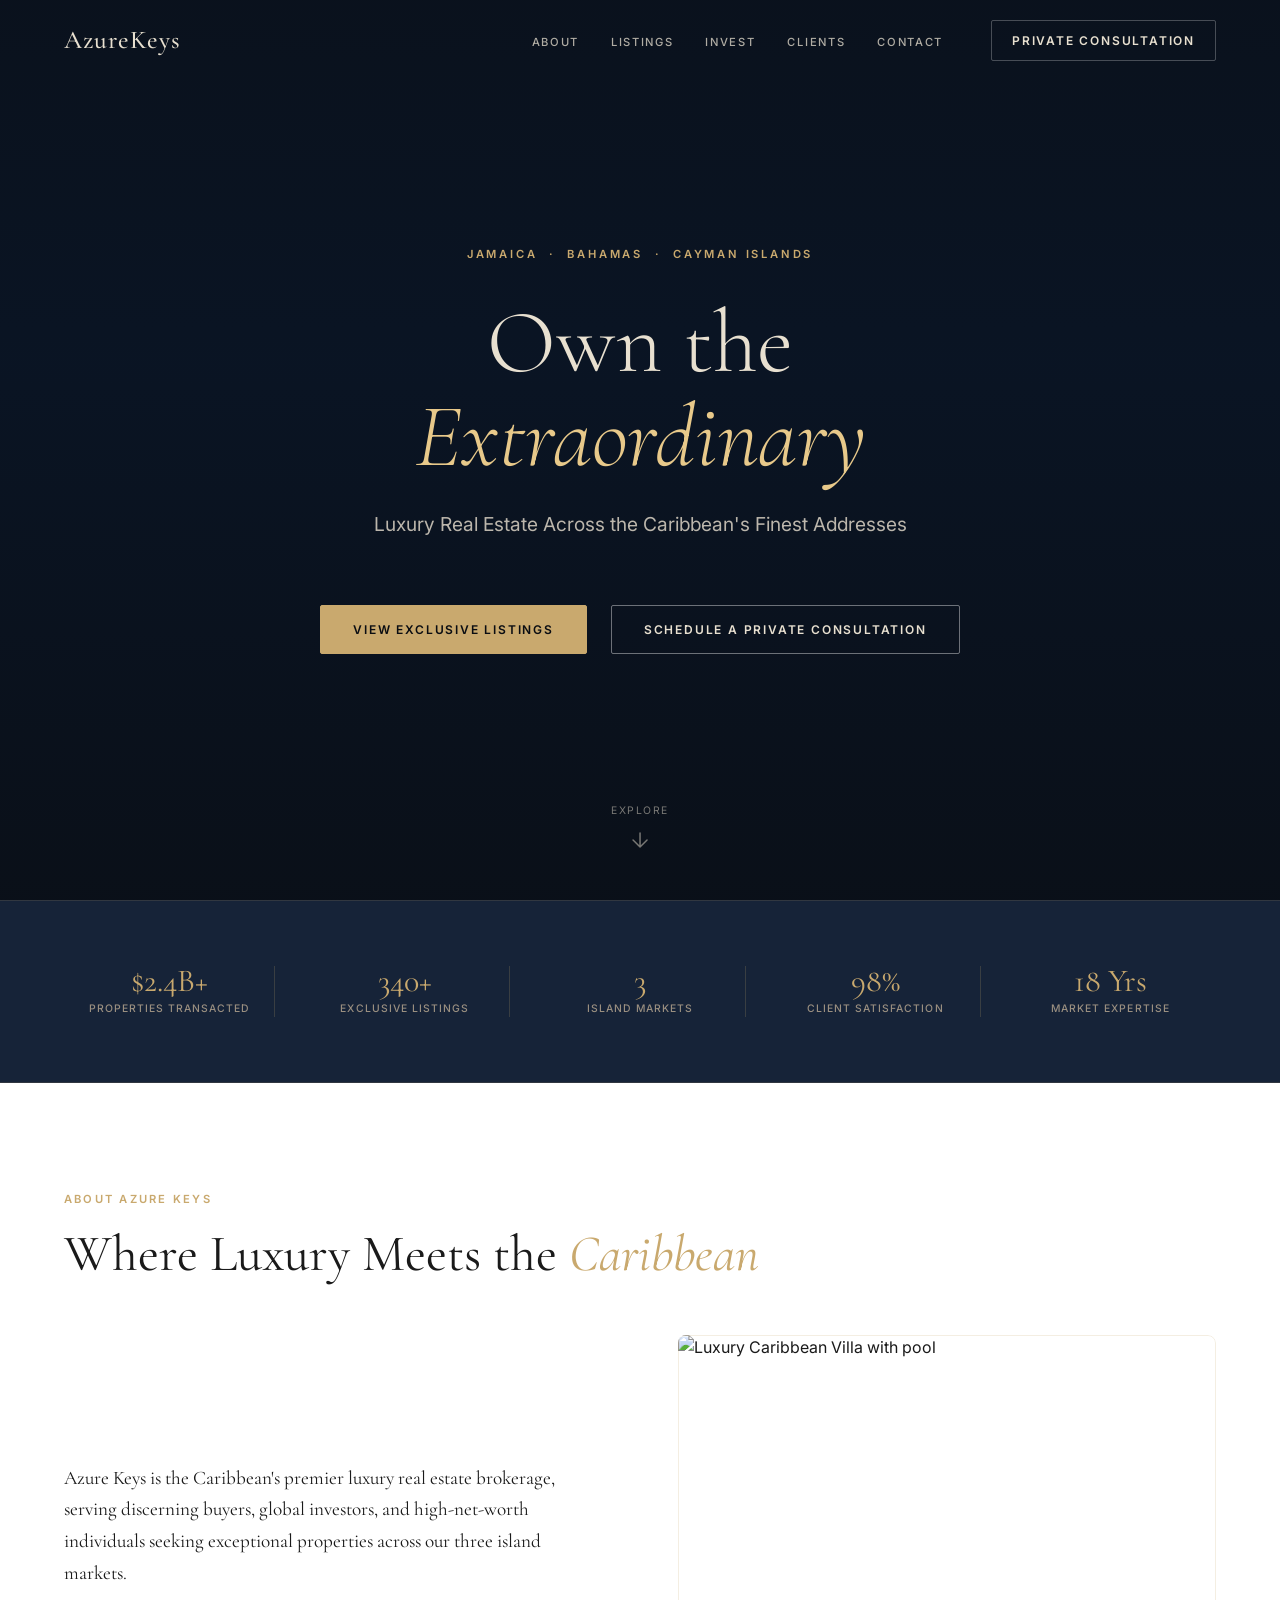
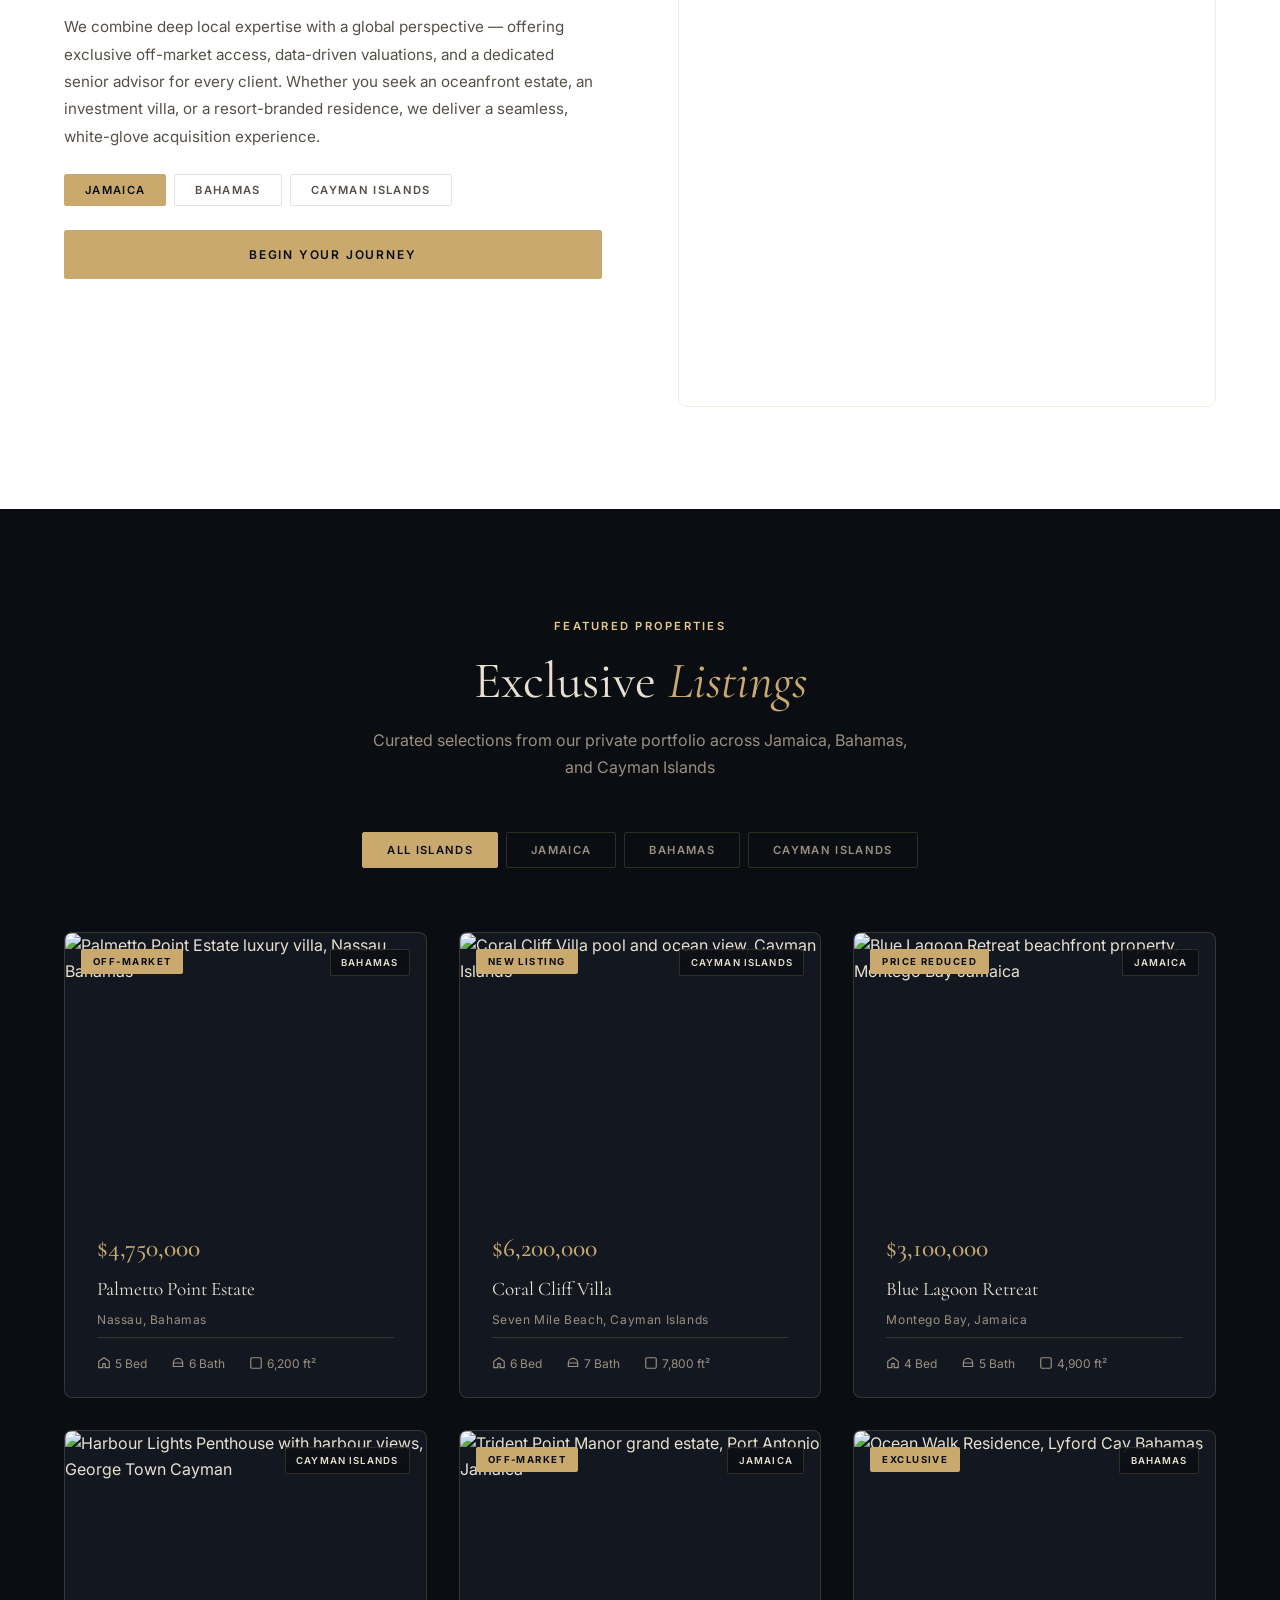
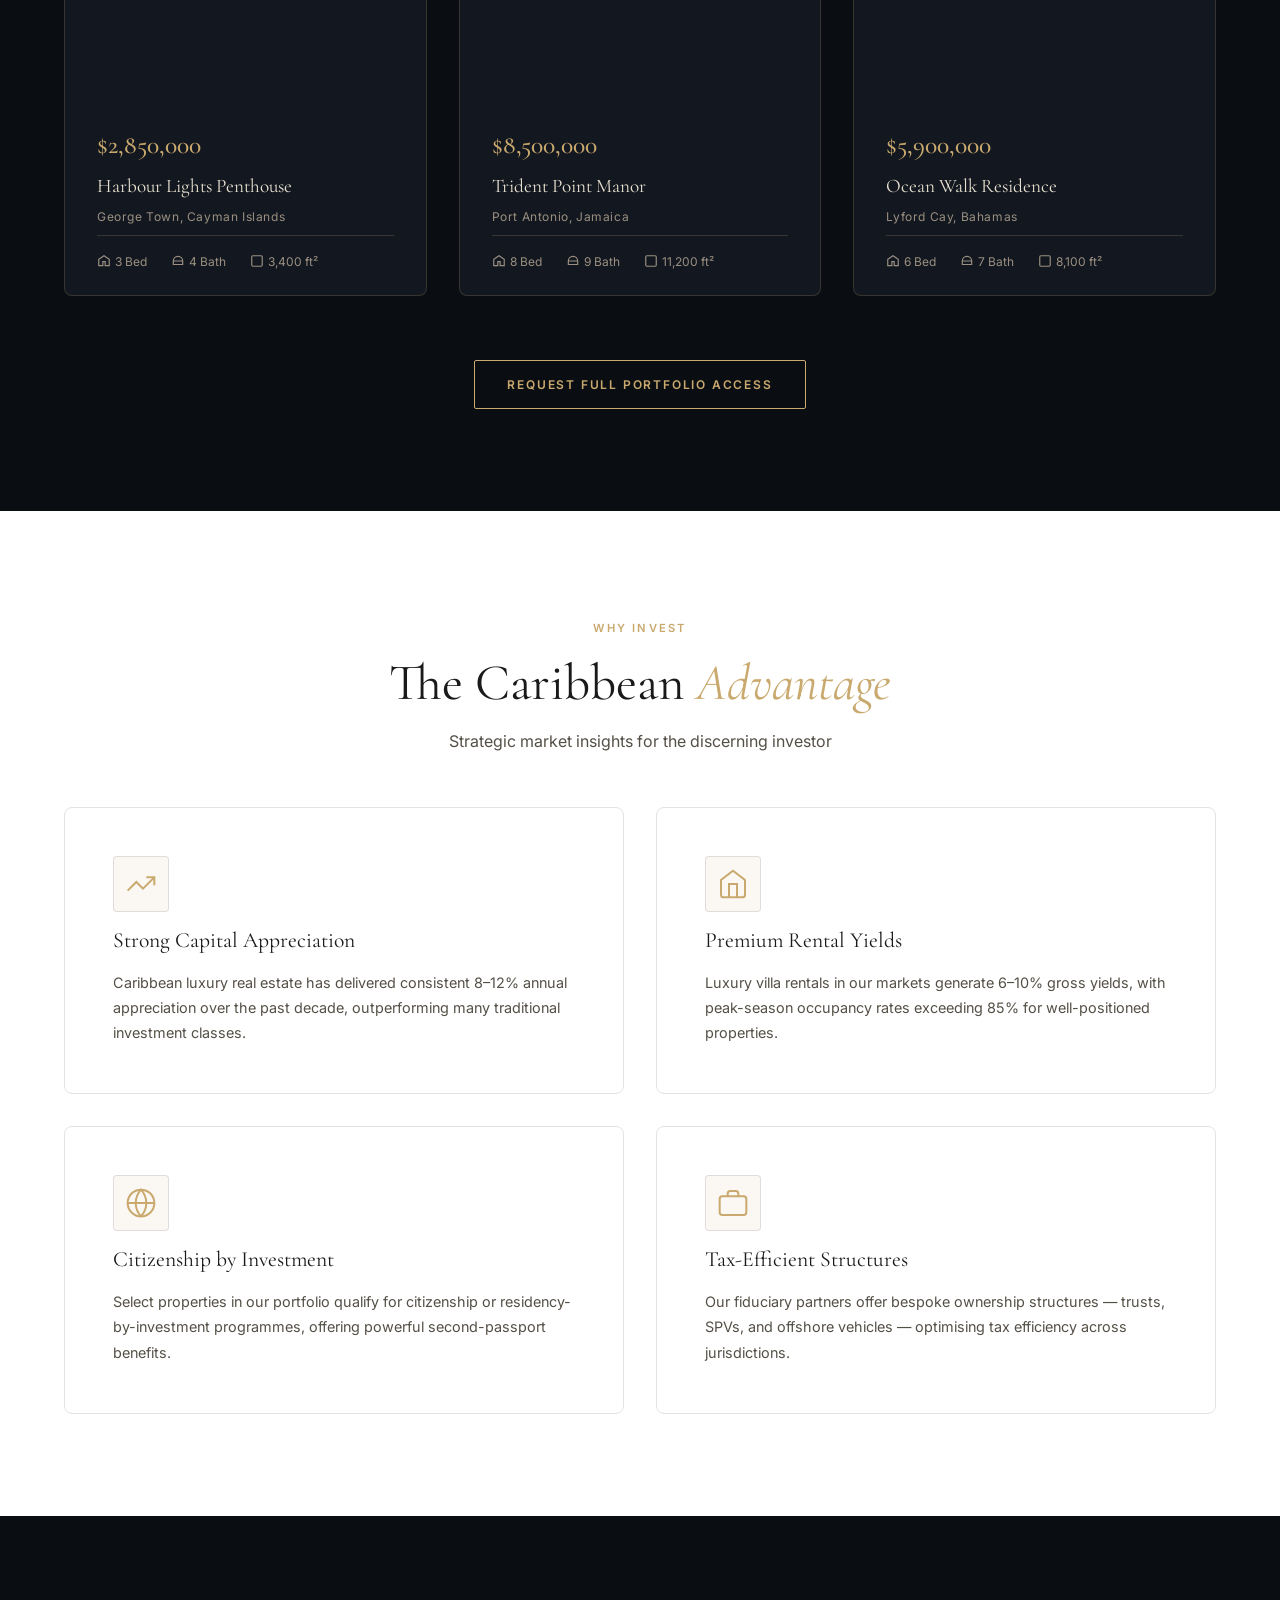
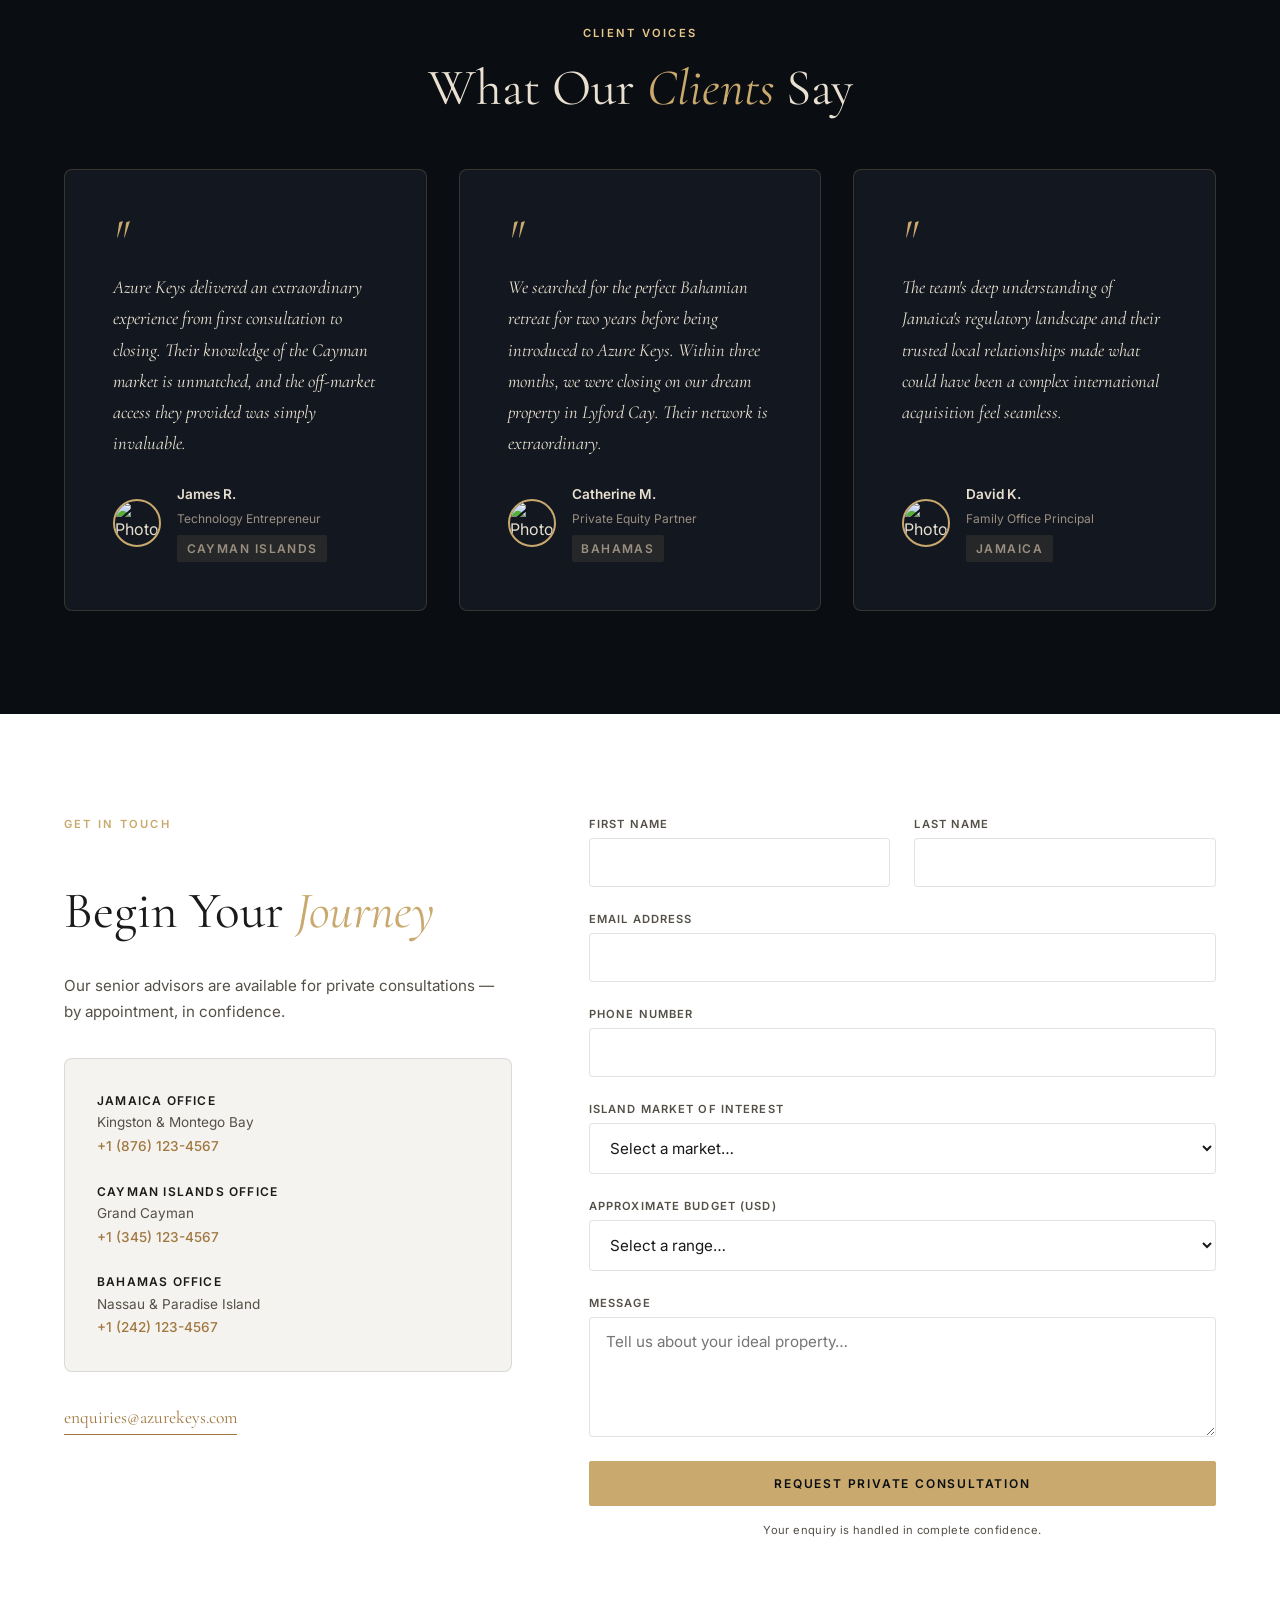
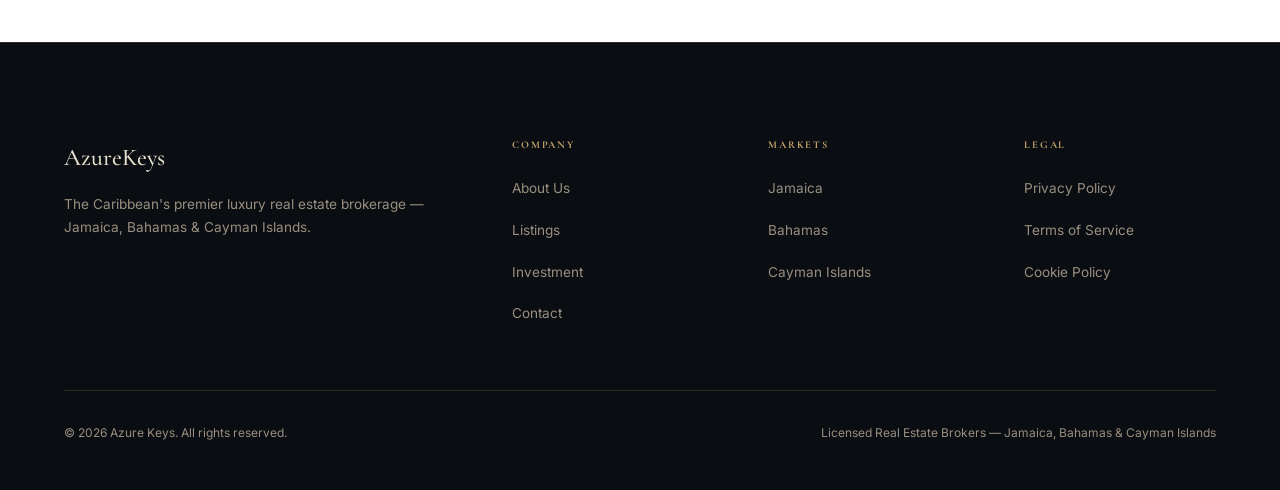
==== index.html @ cf56405b "original files" ====
<!DOCTYPE html>
<html lang="en">
<head>
  <meta charset="UTF-8" />
  <meta name="viewport" content="width=device-width, initial-scale=1.0" />
  <title>Azure Keys — Luxury Caribbean Real Estate</title>
  <meta name="description" content="Azure Keys is the Caribbean's premier luxury real estate brokerage across Jamaica, Bahamas, and Cayman Islands." />

  <!-- Fonts -->
  <link rel="preconnect" href="https://fonts.googleapis.com" />
  <link rel="preconnect" href="https://fonts.gstatic.com" crossorigin />
  <link href="https://fonts.googleapis.com/css2?family=Cormorant+Garamond:ital,wght@0,300;0,400;0,500;0,600;1,300;1,400;1,500&family=Inter:wght@300;400;500;600&display=swap" rel="stylesheet" />

  <!-- Stylesheets -->
  <link rel="stylesheet" href="css/reset.css" />
  <link rel="stylesheet" href="css/variables.css" />
  <link rel="stylesheet" href="css/layout.css" />
  <link rel="stylesheet" href="css/components.css" />
  <link rel="stylesheet" href="css/sections.css" />
  <link rel="stylesheet" href="css/animations.css" />
  <link rel="stylesheet" href="css/responsive.css" />
</head>
<body>

  <!-- ============================================================
       LIGHTBOX OVERLAY
  ============================================================ -->
  <div id="lightbox" class="lightbox" role="dialog" aria-modal="true" aria-label="Image lightbox">
    <button class="lightbox__close" id="lightboxClose" aria-label="Close lightbox">✕</button>
    <button class="lightbox__prev" id="lightboxPrev" aria-label="Previous image">‹</button>
    <button class="lightbox__next" id="lightboxNext" aria-label="Next image">›</button>
    <img src="" alt="" id="lightboxImg" class="lightbox__img" />
  </div>

  <!-- ============================================================
       NAVIGATION
  ============================================================ -->
  <nav class="nav" id="mainNav" role="navigation" aria-label="Main navigation">
    <a href="#home" class="nav__logo">AzureKeys</a>

    <ul class="nav__links" role="list">
      <li><a href="#about" class="nav__link">About</a></li>
      <li><a href="#listings" class="nav__link">Listings</a></li>
      <li><a href="#investment" class="nav__link">Invest</a></li>
      <li><a href="#testimonials" class="nav__link">Clients</a></li>
      <li><a href="#contact" class="nav__link">Contact</a></li>
    </ul>

    <a href="#contact" class="btn btn--ghost nav__cta">Private Consultation</a>

    <!-- Mobile hamburger -->
    <button class="nav__hamburger" id="hamburgerBtn" aria-label="Open menu" aria-expanded="false">
      <span></span><span></span><span></span>
    </button>
  </nav>

  <!-- Mobile Drawer -->
  <div class="nav__drawer" id="mobileDrawer" role="dialog" aria-modal="true" aria-label="Mobile navigation">
    <button class="nav__drawer-close" id="drawerClose" aria-label="Close menu">✕</button>
    <ul class="nav__drawer-links" role="list">
      <li><a href="#home" class="nav__drawer-link">Home</a></li>
      <li><a href="#about" class="nav__drawer-link">About</a></li>
      <li><a href="#listings" class="nav__drawer-link">Listings</a></li>
      <li><a href="#investment" class="nav__drawer-link">Invest</a></li>
      <li><a href="#testimonials" class="nav__drawer-link">Clients</a></li>
      <li><a href="#contact" class="nav__drawer-link">Contact</a></li>
    </ul>
  </div>
  <div class="nav__overlay" id="navOverlay"></div>

  <!-- ============================================================
       HERO
  ============================================================ -->
  <section id="home" class="hero">
    <div class="hero__bg"></div>
    <div class="hero__content">
      <p class="hero__eyebrow">Jamaica &nbsp;·&nbsp; Bahamas &nbsp;·&nbsp; Cayman Islands</p>
      <h1 class="hero__title">Own the <em>Extraordinary</em></h1>
      <p class="hero__subtitle">Luxury Real Estate Across the Caribbean's Finest Addresses</p>
      <div class="hero__actions">
        <a href="#listings" class="btn btn--primary">View Exclusive Listings</a>
        <a href="#contact" class="btn btn--outline">Schedule a Private Consultation</a>
      </div>
    </div>
    <a href="#about" class="hero__scroll" aria-label="Scroll down">
      <span>Explore</span>
      <svg width="24" height="24" viewBox="0 0 24 24" fill="none" xmlns="http://www.w3.org/2000/svg" aria-hidden="true">
        <path d="M12 5v14M5 12l7 7 7-7" stroke="currentColor" stroke-width="1.5" stroke-linecap="round" stroke-linejoin="round"/>
      </svg>
    </a>
  </section>

  <!-- ============================================================
       STATS BAR
  ============================================================ -->
  <section class="stats" aria-label="Key statistics">
    <div class="stats__grid">
      <div class="stats__item">
        <span class="stats__number">$2.4B+</span>
        <span class="stats__label">Properties Transacted</span>
      </div>
      <div class="stats__item">
        <span class="stats__number">340+</span>
        <span class="stats__label">Exclusive Listings</span>
      </div>
      <div class="stats__item">
        <span class="stats__number">3</span>
        <span class="stats__label">Island Markets</span>
      </div>
      <div class="stats__item">
        <span class="stats__number">98%</span>
        <span class="stats__label">Client Satisfaction</span>
      </div>
      <div class="stats__item">
        <span class="stats__number">18 Yrs</span>
        <span class="stats__label">Market Expertise</span>
      </div>
    </div>
  </section>

  <!-- ============================================================
       ABOUT
  ============================================================ -->
  <section id="about" class="about section">
    <div class="container">
      <div class="section__header">
        <span class="section__eyebrow">About Azure Keys</span>
        <h2 class="section__title">Where Luxury Meets the <em>Caribbean</em></h2>
      </div>

      <div class="about__grid">
        <div class="about__text">
          <p class="about__lead">Azure Keys is the Caribbean's premier luxury real estate brokerage, serving discerning buyers, global investors, and high-net-worth individuals seeking exceptional properties across our three island markets.</p>
          <p>We combine deep local expertise with a global perspective — offering exclusive off-market access, data-driven valuations, and a dedicated senior advisor for every client. Whether you seek an oceanfront estate, an investment villa, or a resort-branded residence, we deliver a seamless, white-glove acquisition experience.</p>

          <div class="about__markets">
            <button class="about__market-tab active" data-market="jamaica">Jamaica</button>
            <button class="about__market-tab" data-market="bahamas">Bahamas</button>
            <button class="about__market-tab" data-market="cayman">Cayman Islands</button>
          </div>

          <a href="#contact" class="btn btn--primary">Begin Your Journey</a>
        </div>

        <div class="about__image">
          <img
            src="https://images.unsplash.com/photo-1580587771525-78b9dba3b914?w=800&q=80"
            alt="Luxury Caribbean Villa with pool"
            loading="lazy"
          />
        </div>
      </div>
    </div>
  </section>

  <!-- ============================================================
       LISTINGS
  ============================================================ -->
  <section id="listings" class="listings section section--dark">
    <div class="container">
      <div class="section__header section__header--centered">
        <span class="section__eyebrow">Featured Properties</span>
        <h2 class="section__title">Exclusive <em>Listings</em></h2>
        <p class="section__subtitle">Curated selections from our private portfolio across Jamaica, Bahamas, and Cayman Islands</p>
      </div>

      <!-- Filter Tabs -->
      <div class="listings__filters" role="tablist" aria-label="Filter listings by island">
        <button class="listings__filter active" data-filter="all" role="tab" aria-selected="true">All Islands</button>
        <button class="listings__filter" data-filter="jamaica" role="tab" aria-selected="false">Jamaica</button>
        <button class="listings__filter" data-filter="bahamas" role="tab" aria-selected="false">Bahamas</button>
        <button class="listings__filter" data-filter="cayman" role="tab" aria-selected="false">Cayman Islands</button>
      </div>

      <!-- Listings Grid -->
      <div class="listings__grid" id="listingsGrid">
        <!-- Cards injected by listings.js -->
      </div>

      <div class="listings__cta">
        <a href="#contact" class="btn btn--outline-light">Request Full Portfolio Access</a>
      </div>
    </div>
  </section>

  <!-- ============================================================
       INVESTMENT
  ============================================================ -->
  <section id="investment" class="investment section">
    <div class="container">
      <div class="section__header section__header--centered">
        <span class="section__eyebrow">Why Invest</span>
        <h2 class="section__title">The Caribbean <em>Advantage</em></h2>
        <p class="section__subtitle">Strategic market insights for the discerning investor</p>
      </div>

      <div class="investment__grid">
        <div class="investment__card">
          <div class="investment__icon">
            <svg width="32" height="32" viewBox="0 0 24 24" fill="none" stroke="currentColor" stroke-width="1.5" aria-hidden="true">
              <polyline points="22 7 13.5 15.5 8.5 10.5 2 17"/><polyline points="16 7 22 7 22 13"/>
            </svg>
          </div>
          <h3>Strong Capital Appreciation</h3>
          <p>Caribbean luxury real estate has delivered consistent 8–12% annual appreciation over the past decade, outperforming many traditional investment classes.</p>
        </div>
        <div class="investment__card">
          <div class="investment__icon">
            <svg width="32" height="32" viewBox="0 0 24 24" fill="none" stroke="currentColor" stroke-width="1.5" aria-hidden="true">
              <path d="M3 9l9-7 9 7v11a2 2 0 0 1-2 2H5a2 2 0 0 1-2-2z"/><polyline points="9 22 9 12 15 12 15 22"/>
            </svg>
          </div>
          <h3>Premium Rental Yields</h3>
          <p>Luxury villa rentals in our markets generate 6–10% gross yields, with peak-season occupancy rates exceeding 85% for well-positioned properties.</p>
        </div>
        <div class="investment__card">
          <div class="investment__icon">
            <svg width="32" height="32" viewBox="0 0 24 24" fill="none" stroke="currentColor" stroke-width="1.5" aria-hidden="true">
              <circle cx="12" cy="12" r="10"/><line x1="2" y1="12" x2="22" y2="12"/>
              <path d="M12 2a15.3 15.3 0 0 1 4 10 15.3 15.3 0 0 1-4 10 15.3 15.3 0 0 1-4-10 15.3 15.3 0 0 1 4-10z"/>
            </svg>
          </div>
          <h3>Citizenship by Investment</h3>
          <p>Select properties in our portfolio qualify for citizenship or residency-by-investment programmes, offering powerful second-passport benefits.</p>
        </div>
        <div class="investment__card">
          <div class="investment__icon">
            <svg width="32" height="32" viewBox="0 0 24 24" fill="none" stroke="currentColor" stroke-width="1.5" aria-hidden="true">
              <rect x="2" y="7" width="20" height="14" rx="2" ry="2"/><path d="M16 7V5a2 2 0 0 0-2-2h-4a2 2 0 0 0-2 2v2"/>
            </svg>
          </div>
          <h3>Tax-Efficient Structures</h3>
          <p>Our fiduciary partners offer bespoke ownership structures — trusts, SPVs, and offshore vehicles — optimising tax efficiency across jurisdictions.</p>
        </div>
      </div>
    </div>
  </section>

  <!-- ============================================================
       TESTIMONIALS
  ============================================================ -->
  <section id="testimonials" class="testimonials section section--dark">
    <div class="container">
      <div class="section__header section__header--centered">
        <span class="section__eyebrow">Client Voices</span>
        <h2 class="section__title">What Our <em>Clients</em> Say</h2>
      </div>

      <div class="testimonials__grid" id="testimonialsGrid">
        <!-- Injected by testimonials.js -->
      </div>
    </div>
  </section>

  <!-- ============================================================
       CONTACT
  ============================================================ -->
  <section id="contact" class="contact section">
    <div class="container">
      <div class="contact__grid">
        <div class="contact__info">
          <span class="section__eyebrow">Get In Touch</span>
          <h2 class="section__title">Begin Your <em>Journey</em></h2>
          <p>Our senior advisors are available for private consultations — by appointment, in confidence.</p>

          <div class="contact__details">
            <div class="contact__detail">
              <strong>Jamaica Office</strong>
              <span>Kingston &amp; Montego Bay</span>
              <a href="tel:+18761234567">+1 (876) 123-4567</a>
            </div>
            <div class="contact__detail">
              <strong>Cayman Islands Office</strong>
              <span>Grand Cayman</span>
              <a href="tel:+13451234567">+1 (345) 123-4567</a>
            </div>
            <div class="contact__detail">
              <strong>Bahamas Office</strong>
              <span>Nassau &amp; Paradise Island</span>
              <a href="tel:+12421234567">+1 (242) 123-4567</a>
            </div>
          </div>

          <a href="mailto:enquiries@azurekeys.com" class="contact__email">enquiries@azurekeys.com</a>
        </div>

        <form class="contact__form" id="contactForm" novalidate>
          <div class="form__row">
            <div class="form__group">
              <label for="firstName">First Name</label>
              <input type="text" id="firstName" name="firstName" required autocomplete="given-name" />
            </div>
            <div class="form__group">
              <label for="lastName">Last Name</label>
              <input type="text" id="lastName" name="lastName" required autocomplete="family-name" />
            </div>
          </div>
          <div class="form__group">
            <label for="email">Email Address</label>
            <input type="email" id="email" name="email" required autocomplete="email" />
          </div>
          <div class="form__group">
            <label for="phone">Phone Number</label>
            <input type="tel" id="phone" name="phone" autocomplete="tel" />
          </div>
          <div class="form__group">
            <label for="market">Island Market of Interest</label>
            <select id="market" name="market">
              <option value="">Select a market…</option>
              <option value="jamaica">Jamaica</option>
              <option value="bahamas">Bahamas</option>
              <option value="cayman">Cayman Islands</option>
              <option value="multiple">Multiple Markets</option>
            </select>
          </div>
          <div class="form__group">
            <label for="budget">Approximate Budget (USD)</label>
            <select id="budget" name="budget">
              <option value="">Select a range…</option>
              <option value="1m-3m">$1M – $3M</option>
              <option value="3m-5m">$3M – $5M</option>
              <option value="5m-10m">$5M – $10M</option>
              <option value="10m+">$10M+</option>
            </select>
          </div>
          <div class="form__group">
            <label for="message">Message</label>
            <textarea id="message" name="message" rows="4" placeholder="Tell us about your ideal property…"></textarea>
          </div>
          <button type="submit" class="btn btn--primary btn--full">Request Private Consultation</button>
          <p class="form__privacy">Your enquiry is handled in complete confidence.</p>
        </form>
      </div>
    </div>
  </section>

  <!-- ============================================================
       FOOTER
  ============================================================ -->
  <footer class="footer">
    <div class="container">
      <div class="footer__grid">
        <div class="footer__brand">
          <a href="#home" class="footer__logo">AzureKeys</a>
          <p>The Caribbean's premier luxury real estate brokerage — Jamaica, Bahamas &amp; Cayman Islands.</p>
        </div>
        <div class="footer__col">
          <h4>Company</h4>
          <ul>
            <li><a href="#about">About Us</a></li>
            <li><a href="#listings">Listings</a></li>
            <li><a href="#investment">Investment</a></li>
            <li><a href="#contact">Contact</a></li>
          </ul>
        </div>
        <div class="footer__col">
          <h4>Markets</h4>
          <ul>
            <li><a href="#listings">Jamaica</a></li>
            <li><a href="#listings">Bahamas</a></li>
            <li><a href="#listings">Cayman Islands</a></li>
          </ul>
        </div>
        <div class="footer__col">
          <h4>Legal</h4>
          <ul>
            <li><a href="#">Privacy Policy</a></li>
            <li><a href="#">Terms of Service</a></li>
            <li><a href="#">Cookie Policy</a></li>
          </ul>
        </div>
      </div>
      <div class="footer__bottom">
        <p>&copy; <span id="currentYear"></span> Azure Keys. All rights reserved.</p>
        <p>Licensed Real Estate Brokers — Jamaica, Bahamas &amp; Cayman Islands</p>
      </div>
    </div>
  </footer>

  <!-- ============================================================
       SCRIPTS
  ============================================================ -->
  <script src="js/data/listings.data.js"></script>
  <script src="js/data/testimonials.data.js"></script>
  <script src="js/components/lightbox.js"></script>
  <script src="js/components/nav.js"></script>
  <script src="js/components/listings.js"></script>
  <script src="js/components/testimonials.js"></script>
  <script src="js/components/contact.js"></script>
  <script src="js/main.js"></script>

</body>
</html>
---- css/variables.css ----
/* ============================================================
   DESIGN TOKENS — CSS CUSTOM PROPERTIES
============================================================ */
:root {
  /* --- Typography --- */
  --font-display: 'Cormorant Garamond', Georgia, serif;
  --font-body: 'Inter', system-ui, -apple-system, sans-serif;

  /* --- Colour Palette --- */
  --color-bg:            #0a0d12;        /* Near-black navy */
  --color-bg-alt:        #0f1318;        /* Slightly lighter section bg */
  --color-bg-card:       #131820;        /* Card background */
  --color-bg-light:      #ffffff;        /* Light section bg */
  --color-bg-light-alt:  #f5f3ef;        /* Off-white alt */

  --color-text:          #1a1a1a;        /* Dark text on light bg */
  --color-text-light:    #e8e0d0;        /* Light text on dark bg */
  --color-text-muted:    #9a8f80;        /* Muted / secondary text */
  --color-text-muted-dark: #555047;      /* Muted on light bg */

  --color-gold:          #c9a96e;        /* Primary accent — warm gold */
  --color-gold-light:    #e8c98a;        /* Lighter gold */
  --color-gold-dark:     #a07840;        /* Deeper gold */

  --color-navy:          #0a1628;        /* Deep navy for dark elements */
  --color-navy-mid:      #162338;        /* Mid navy */

  --color-border:        rgba(201,169,110,0.2);   /* Gold-tinted border */
  --color-border-light:  rgba(26,26,26,0.12);      /* Light-bg border */

  /* --- Spacing Scale --- */
  --space-xs:    0.25rem;   /*  4px */
  --space-sm:    0.5rem;    /*  8px */
  --space-md:    1rem;      /* 16px */
  --space-lg:    1.5rem;    /* 24px */
  --space-xl:    2rem;      /* 32px */
  --space-2xl:   3rem;      /* 48px */
  --space-3xl:   4rem;      /* 64px */
  --space-4xl:   6rem;      /* 96px */
  --space-5xl:   8rem;      /* 128px */

  /* --- Section padding --- */
  --section-pad: clamp(4rem, 8vw, 8rem);

  /* --- Container --- */
  --container-max: 1280px;
  --container-pad: clamp(1.25rem, 5vw, 4rem);

  /* --- Border radius --- */
  --radius-sm:  4px;
  --radius-md:  8px;
  --radius-lg:  16px;

  /* --- Shadows --- */
  --shadow-sm:  0 2px 8px rgba(0,0,0,0.08);
  --shadow-md:  0 8px 32px rgba(0,0,0,0.12);
  --shadow-lg:  0 24px 64px rgba(0,0,0,0.2);
  --shadow-xl:  0 40px 80px rgba(0,0,0,0.3);

  /* --- Transitions --- */
  --transition-fast:    150ms ease;
  --transition-base:    250ms ease;
  --transition-slow:    400ms ease;
  --transition-smooth:  600ms cubic-bezier(0.23, 1, 0.32, 1);

  /* --- Z-indices --- */
  --z-base:       1;
  --z-dropdown:   100;
  --z-sticky:     200;
  --z-overlay:    300;
  --z-modal:      400;
  --z-toast:      500;
}
---- css/layout.css ----
/* ============================================================
   LAYOUT
============================================================ */

/* Container */
.container {
  width: 100%;
  max-width: var(--container-max);
  margin-inline: auto;
  padding-inline: var(--container-pad);
}

/* Sections */
.section {
  padding-block: var(--section-pad);
  background-color: var(--color-bg-light);
  color: var(--color-text);
}

.section--dark {
  background-color: var(--color-bg);
  color: var(--color-text-light);
}

.section--alt {
  background-color: var(--color-bg-light-alt);
}

/* Section Header */
.section__header {
  margin-bottom: clamp(2rem, 4vw, 3.5rem);
}

.section__header--centered {
  text-align: center;
  max-width: 700px;
  margin-inline: auto;
  margin-bottom: clamp(2rem, 4vw, 3.5rem);
}

.section__eyebrow {
  display: inline-block;
  font-family: var(--font-body);
  font-size: 0.7rem;
  font-weight: 600;
  letter-spacing: 0.2em;
  text-transform: uppercase;
  color: var(--color-gold);
  margin-bottom: var(--space-md);
}

.section__title {
  font-family: var(--font-display);
  font-size: clamp(2rem, 4vw, 3.25rem);
  font-weight: 400;
  line-height: 1.15;
  color: inherit;
}

.section__title em {
  color: var(--color-gold);
  font-style: italic;
}

.section--dark .section__eyebrow {
  color: var(--color-gold-light);
}

.section__subtitle {
  margin-top: var(--space-md);
  font-size: 1rem;
  color: var(--color-text-muted-dark);
  max-width: 560px;
  margin-inline: auto;
  line-height: 1.7;
}

.section--dark .section__subtitle {
  color: var(--color-text-muted);
}
---- css/components.css ----
/* ============================================================
   COMPONENTS
============================================================ */

/* ---- Buttons ---- */
.btn {
  display: inline-flex;
  align-items: center;
  justify-content: center;
  gap: var(--space-sm);
  padding: 0.875rem 2rem;
  font-family: var(--font-body);
  font-size: 0.75rem;
  font-weight: 600;
  letter-spacing: 0.15em;
  text-transform: uppercase;
  border: 1.5px solid transparent;
  border-radius: 2px;
  transition: all var(--transition-base);
  white-space: nowrap;
  cursor: pointer;
}

.btn--primary {
  background-color: var(--color-gold);
  color: var(--color-bg);
  border-color: var(--color-gold);
}
.btn--primary:hover {
  background-color: var(--color-gold-light);
  border-color: var(--color-gold-light);
  transform: translateY(-1px);
  box-shadow: 0 8px 24px rgba(201,169,110,0.3);
}

.btn--outline {
  background: transparent;
  color: var(--color-text-light);
  border-color: rgba(255,255,255,0.4);
}
.btn--outline:hover {
  border-color: var(--color-gold);
  color: var(--color-gold);
  transform: translateY(-1px);
}

.btn--outline-light {
  background: transparent;
  color: var(--color-gold);
  border-color: var(--color-gold);
}
.btn--outline-light:hover {
  background-color: var(--color-gold);
  color: var(--color-bg);
  transform: translateY(-1px);
}

.btn--ghost {
  background: transparent;
  color: var(--color-text-light);
  border-color: rgba(255,255,255,0.25);
  padding: 0.625rem 1.25rem;
}
.btn--ghost:hover {
  border-color: var(--color-gold);
  color: var(--color-gold);
}

.btn--full {
  width: 100%;
}

/* ---- Navigation ---- */
.nav {
  position: fixed;
  top: 0;
  left: 0;
  right: 0;
  z-index: var(--z-sticky);
  display: flex;
  align-items: center;
  gap: var(--space-xl);
  padding: 1.25rem var(--container-pad);
  background: transparent;
  transition: background var(--transition-slow), padding var(--transition-base), box-shadow var(--transition-base);
}

.nav.scrolled {
  background: rgba(10, 13, 18, 0.96);
  backdrop-filter: blur(12px);
  -webkit-backdrop-filter: blur(12px);
  padding-block: 0.875rem;
  box-shadow: 0 4px 24px rgba(0,0,0,0.4);
}

.nav__logo {
  font-family: var(--font-display);
  font-size: 1.6rem;
  font-weight: 500;
  letter-spacing: 0.04em;
  color: var(--color-text-light);
  flex-shrink: 0;
}

.nav__links {
  display: flex;
  align-items: center;
  gap: var(--space-xl);
  margin-left: auto;
}

.nav__link {
  font-size: 0.7rem;
  font-weight: 500;
  letter-spacing: 0.15em;
  text-transform: uppercase;
  color: rgba(232,224,208,0.75);
  transition: color var(--transition-fast);
  position: relative;
  padding-bottom: 2px;
}

.nav__link::after {
  content: '';
  position: absolute;
  bottom: 0;
  left: 0;
  width: 0;
  height: 1px;
  background: var(--color-gold);
  transition: width var(--transition-base);
}

.nav__link:hover,
.nav__link.active {
  color: var(--color-gold);
}

.nav__link:hover::after,
.nav__link.active::after {
  width: 100%;
}

.nav__cta {
  margin-left: var(--space-md);
  flex-shrink: 0;
}

/* Hamburger */
.nav__hamburger {
  display: none;
  flex-direction: column;
  gap: 5px;
  padding: var(--space-sm);
  margin-left: auto;
}
.nav__hamburger span {
  display: block;
  width: 22px;
  height: 1.5px;
  background: var(--color-text-light);
  transition: all var(--transition-base);
}
.nav__hamburger.open span:nth-child(1) {
  transform: rotate(45deg) translate(4.5px, 4.5px);
}
.nav__hamburger.open span:nth-child(2) {
  opacity: 0;
}
.nav__hamburger.open span:nth-child(3) {
  transform: rotate(-45deg) translate(4.5px, -4.5px);
}

/* Mobile Drawer */
.nav__drawer {
  position: fixed;
  top: 0;
  right: 0;
  width: min(320px, 90vw);
  height: 100%;
  background: var(--color-bg-card);
  z-index: var(--z-modal);
  padding: 4rem var(--space-2xl);
  transform: translateX(100%);
  transition: transform var(--transition-smooth);
  display: flex;
  flex-direction: column;
  gap: var(--space-xl);
}
.nav__drawer.open {
  transform: translateX(0);
}
.nav__drawer-close {
  position: absolute;
  top: 1.25rem;
  right: 1.25rem;
  font-size: 1.25rem;
  color: var(--color-text-muted);
  padding: var(--space-sm);
}
.nav__drawer-links {
  display: flex;
  flex-direction: column;
  gap: var(--space-xl);
}
.nav__drawer-link {
  font-family: var(--font-display);
  font-size: 1.75rem;
  color: var(--color-text-light);
  transition: color var(--transition-fast);
}
.nav__drawer-link:hover { color: var(--color-gold); }

.nav__overlay {
  position: fixed;
  inset: 0;
  background: rgba(0,0,0,0.6);
  z-index: var(--z-overlay);
  opacity: 0;
  pointer-events: none;
  transition: opacity var(--transition-base);
}
.nav__overlay.visible {
  opacity: 1;
  pointer-events: all;
}

/* ---- Lightbox ---- */
.lightbox {
  position: fixed;
  inset: 0;
  background: rgba(0,0,0,0.95);
  z-index: var(--z-modal);
  display: flex;
  align-items: center;
  justify-content: center;
  opacity: 0;
  pointer-events: none;
  transition: opacity var(--transition-base);
}
.lightbox.open {
  opacity: 1;
  pointer-events: all;
}
.lightbox__img {
  max-width: 90vw;
  max-height: 85vh;
  object-fit: contain;
  border-radius: var(--radius-sm);
}
.lightbox__close,
.lightbox__prev,
.lightbox__next {
  position: absolute;
  color: var(--color-text-light);
  font-size: 1.5rem;
  padding: var(--space-md);
  opacity: 0.7;
  transition: opacity var(--transition-fast);
}
.lightbox__close:hover,
.lightbox__prev:hover,
.lightbox__next:hover { opacity: 1; }
.lightbox__close { top: 1rem; right: 1rem; }
.lightbox__prev { left: 1rem; top: 50%; transform: translateY(-50%); font-size: 2.5rem; }
.lightbox__next { right: 1rem; top: 50%; transform: translateY(-50%); font-size: 2.5rem; }

/* ---- Property Card ---- */
.property-card {
  background: var(--color-bg-card);
  border: 1px solid var(--color-border);
  border-radius: var(--radius-md);
  overflow: hidden;
  transition: transform var(--transition-base), box-shadow var(--transition-base), border-color var(--transition-base);
  display: flex;
  flex-direction: column;
}
.property-card:hover {
  transform: translateY(-4px);
  box-shadow: var(--shadow-xl);
  border-color: var(--color-gold);
}

.property-card__image-wrap {
  position: relative;
  aspect-ratio: 4/3;
  overflow: hidden;
  cursor: pointer;
}
.property-card__image-wrap img {
  width: 100%;
  height: 100%;
  object-fit: cover;
  transition: transform var(--transition-slow);
}
.property-card:hover .property-card__image-wrap img {
  transform: scale(1.04);
}

.property-card__badge {
  position: absolute;
  top: var(--space-md);
  left: var(--space-md);
  background: var(--color-gold);
  color: var(--color-bg);
  font-size: 0.6rem;
  font-weight: 700;
  letter-spacing: 0.15em;
  text-transform: uppercase;
  padding: 0.3rem 0.75rem;
  border-radius: 2px;
}

.property-card__market {
  position: absolute;
  top: var(--space-md);
  right: var(--space-md);
  background: rgba(10,13,18,0.8);
  backdrop-filter: blur(8px);
  color: var(--color-text-light);
  font-size: 0.6rem;
  font-weight: 600;
  letter-spacing: 0.12em;
  text-transform: uppercase;
  padding: 0.3rem 0.65rem;
  border-radius: 2px;
  border: 1px solid var(--color-border);
}

.property-card__body {
  padding: var(--space-lg) var(--space-xl);
  flex: 1;
  display: flex;
  flex-direction: column;
  gap: var(--space-sm);
}

.property-card__price {
  font-family: var(--font-display);
  font-size: 1.6rem;
  font-weight: 500;
  color: var(--color-gold);
}

.property-card__name {
  font-family: var(--font-display);
  font-size: 1.2rem;
  font-weight: 400;
  color: var(--color-text-light);
  line-height: 1.3;
}

.property-card__location {
  font-size: 0.75rem;
  color: var(--color-text-muted);
  letter-spacing: 0.05em;
}

.property-card__features {
  display: flex;
  gap: var(--space-lg);
  padding-top: var(--space-md);
  border-top: 1px solid var(--color-border);
  margin-top: auto;
}

.property-card__feature {
  font-size: 0.75rem;
  color: var(--color-text-muted);
  display: flex;
  align-items: center;
  gap: var(--space-xs);
}

/* ---- Testimonial Card ---- */
.testimonial-card {
  background: var(--color-bg-card);
  border: 1px solid var(--color-border);
  border-radius: var(--radius-md);
  padding: var(--space-2xl);
  display: flex;
  flex-direction: column;
  gap: var(--space-lg);
}

.testimonial-card__quote {
  font-family: var(--font-display);
  font-size: 1.15rem;
  font-style: italic;
  line-height: 1.7;
  color: var(--color-text-light);
}

.testimonial-card__quote::before {
  content: '"';
  display: block;
  font-size: 3rem;
  color: var(--color-gold);
  line-height: 0.8;
  margin-bottom: var(--space-md);
}

.testimonial-card__author {
  display: flex;
  align-items: center;
  gap: var(--space-md);
  margin-top: auto;
}

.testimonial-card__avatar {
  width: 48px;
  height: 48px;
  border-radius: 50%;
  object-fit: cover;
  border: 2px solid var(--color-gold);
  flex-shrink: 0;
}

.testimonial-card__info strong {
  display: block;
  font-size: 0.85rem;
  font-weight: 600;
  color: var(--color-text-light);
}

.testimonial-card__info span {
  font-size: 0.75rem;
  color: var(--color-text-muted);
}

.testimonial-card__market {
  display: inline-block;
  margin-top: var(--space-xs);
  font-size: 0.6rem;
  font-weight: 600;
  letter-spacing: 0.12em;
  text-transform: uppercase;
  color: var(--color-gold);
  background: rgba(201,169,110,0.1);
  padding: 0.25rem 0.6rem;
  border-radius: 2px;
}

/* ---- Contact Form ---- */
.form__row {
  display: grid;
  grid-template-columns: 1fr 1fr;
  gap: var(--space-lg);
}

.form__group {
  display: flex;
  flex-direction: column;
  gap: var(--space-xs);
  margin-bottom: var(--space-lg);
}

.form__group label {
  font-size: 0.7rem;
  font-weight: 600;
  letter-spacing: 0.1em;
  text-transform: uppercase;
  color: var(--color-text-muted-dark);
}

.form__group input,
.form__group select,
.form__group textarea {
  padding: 0.875rem var(--space-md);
  border: 1.5px solid var(--color-border-light);
  border-radius: var(--radius-sm);
  background: var(--color-bg-light);
  color: var(--color-text);
  font-size: 0.95rem;
  transition: border-color var(--transition-fast), box-shadow var(--transition-fast);
  outline: none;
}

.form__group input:focus,
.form__group select:focus,
.form__group textarea:focus {
  border-color: var(--color-gold);
  box-shadow: 0 0 0 3px rgba(201,169,110,0.12);
}

.form__group input.error,
.form__group select.error,
.form__group textarea.error {
  border-color: #d9534f;
}

.form__group textarea {
  resize: vertical;
  min-height: 120px;
}

.form__privacy {
  font-size: 0.7rem;
  color: var(--color-text-muted-dark);
  text-align: center;
  margin-top: var(--space-md);
  letter-spacing: 0.03em;
}

.form__success {
  display: none;
  text-align: center;
  padding: var(--space-2xl);
  background: rgba(201,169,110,0.08);
  border: 1px solid var(--color-gold);
  border-radius: var(--radius-md);
}

.form__success h3 {
  font-family: var(--font-display);
  font-size: 1.5rem;
  color: var(--color-gold);
  margin-bottom: var(--space-md);
}
---- css/sections.css ----
/* ============================================================
   SECTIONS
============================================================ */

/* ---- Hero ---- */
.hero {
  position: relative;
  min-height: 100svh;
  display: flex;
  align-items: center;
  justify-content: center;
  overflow: hidden;
  background-color: var(--color-navy);
  color: var(--color-text-light);
}

.hero__bg {
  position: absolute;
  inset: 0;
  background:
    linear-gradient(to bottom, rgba(10,13,18,0.5) 0%, rgba(10,13,18,0.2) 40%, rgba(10,13,18,0.7) 100%),
    url('https://images.unsplash.com/photo-1507525428034-b723cf961d3e?w=1800&q=75') center/cover no-repeat;
  z-index: 0;
}

.hero__content {
  position: relative;
  z-index: 1;
  text-align: center;
  padding: 2rem var(--container-pad);
  max-width: 900px;
}

.hero__eyebrow {
  font-size: 0.7rem;
  font-weight: 600;
  letter-spacing: 0.25em;
  text-transform: uppercase;
  color: var(--color-gold);
  margin-bottom: var(--space-xl);
  display: block;
}

.hero__title {
  font-family: var(--font-display);
  font-size: clamp(3rem, 7vw, 6.5rem);
  font-weight: 300;
  line-height: 1.05;
  color: var(--color-text-light);
  margin-bottom: var(--space-lg);
}

.hero__title em {
  color: var(--color-gold-light);
  font-style: italic;
}

.hero__subtitle {
  font-size: clamp(1rem, 1.8vw, 1.2rem);
  color: rgba(232,224,208,0.8);
  margin-bottom: var(--space-3xl);
  line-height: 1.7;
  max-width: 560px;
  margin-inline: auto;
}

.hero__actions {
  display: flex;
  gap: var(--space-lg);
  flex-wrap: wrap;
  justify-content: center;
  margin-bottom: 0;
}

.hero__scroll {
  position: absolute;
  bottom: var(--space-2xl);
  left: 50%;
  transform: translateX(-50%);
  display: flex;
  flex-direction: column;
  align-items: center;
  gap: var(--space-sm);
  color: rgba(232,224,208,0.5);
  font-size: 0.65rem;
  letter-spacing: 0.15em;
  text-transform: uppercase;
  transition: color var(--transition-fast);
  z-index: 1;
  animation: heroBob 2.5s ease-in-out infinite;
}

.hero__scroll:hover { color: var(--color-gold); }

@keyframes heroBob {
  0%, 100% { transform: translateX(-50%) translateY(0); }
  50%       { transform: translateX(-50%) translateY(6px); }
}

/* ---- Stats ---- */
.stats {
  background: var(--color-navy-mid);
  border-top: 1px solid rgba(201,169,110,0.15);
  border-bottom: 1px solid rgba(201,169,110,0.15);
  padding-block: var(--space-2xl);
}

.stats__grid {
  display: grid;
  grid-template-columns: repeat(5, 1fr);
  gap: var(--space-lg);
  max-width: var(--container-max);
  margin-inline: auto;
  padding-inline: var(--container-pad);
}

.stats__item {
  display: flex;
  flex-direction: column;
  align-items: center;
  text-align: center;
  gap: var(--space-xs);
  padding: var(--space-md);
  position: relative;
}

.stats__item:not(:last-child)::after {
  content: '';
  position: absolute;
  right: 0;
  top: 20%;
  height: 60%;
  width: 1px;
  background: var(--color-border);
}

.stats__number {
  font-family: var(--font-display);
  font-size: clamp(1.5rem, 2.5vw, 2.25rem);
  font-weight: 400;
  color: var(--color-gold);
  line-height: 1;
}

.stats__label {
  font-size: 0.65rem;
  font-weight: 500;
  letter-spacing: 0.1em;
  text-transform: uppercase;
  color: var(--color-text-muted);
}

/* ---- About ---- */
.about__grid {
  display: grid;
  grid-template-columns: 1fr 1fr;
  gap: clamp(2rem, 6vw, 5rem);
  align-items: center;
}

.about__text {
  display: flex;
  flex-direction: column;
  gap: var(--space-lg);
}

.about__lead {
  font-family: var(--font-display);
  font-size: clamp(1.1rem, 1.5vw, 1.35rem);
  line-height: 1.65;
  color: var(--color-text);
  font-weight: 400;
}

.about__text p:not(.about__lead) {
  font-size: 0.95rem;
  line-height: 1.8;
  color: var(--color-text-muted-dark);
}

.about__markets {
  display: flex;
  flex-wrap: wrap;
  gap: var(--space-sm);
}

.about__market-tab {
  padding: 0.5rem 1.25rem;
  border: 1.5px solid var(--color-border-light);
  border-radius: 2px;
  font-size: 0.7rem;
  font-weight: 600;
  letter-spacing: 0.12em;
  text-transform: uppercase;
  color: var(--color-text-muted-dark);
  transition: all var(--transition-fast);
}

.about__market-tab:hover,
.about__market-tab.active {
  background: var(--color-gold);
  border-color: var(--color-gold);
  color: var(--color-bg);
}

.about__image {
  border-radius: var(--radius-md);
  overflow: hidden;
  aspect-ratio: 4/5;
  position: relative;
}

.about__image::after {
  content: '';
  position: absolute;
  inset: 0;
  border: 1px solid rgba(201,169,110,0.2);
  border-radius: var(--radius-md);
  pointer-events: none;
}

.about__image img {
  width: 100%;
  height: 100%;
  object-fit: cover;
}

/* ---- Listings ---- */
.listings__filters {
  display: flex;
  flex-wrap: wrap;
  gap: var(--space-sm);
  justify-content: center;
  margin-bottom: var(--space-3xl);
}

.listings__filter {
  padding: 0.625rem 1.5rem;
  border: 1.5px solid var(--color-border);
  border-radius: 2px;
  font-size: 0.7rem;
  font-weight: 600;
  letter-spacing: 0.12em;
  text-transform: uppercase;
  color: var(--color-text-muted);
  transition: all var(--transition-base);
}

.listings__filter:hover {
  border-color: var(--color-gold);
  color: var(--color-gold);
}

.listings__filter.active {
  background: var(--color-gold);
  border-color: var(--color-gold);
  color: var(--color-bg);
}

.listings__grid {
  display: grid;
  grid-template-columns: repeat(3, 1fr);
  gap: var(--space-xl);
  margin-bottom: var(--space-3xl);
}

.listings__cta {
  text-align: center;
}

/* ---- Investment ---- */
.investment__grid {
  display: grid;
  grid-template-columns: repeat(2, 1fr);
  gap: var(--space-xl);
}

.investment__card {
  padding: var(--space-2xl);
  border: 1px solid var(--color-border-light);
  border-radius: var(--radius-md);
  display: flex;
  flex-direction: column;
  gap: var(--space-md);
  transition: border-color var(--transition-base), box-shadow var(--transition-base);
}

.investment__card:hover {
  border-color: var(--color-gold);
  box-shadow: var(--shadow-md);
}

.investment__icon {
  width: 56px;
  height: 56px;
  display: flex;
  align-items: center;
  justify-content: center;
  background: rgba(201,169,110,0.08);
  border: 1px solid var(--color-border-light);
  border-radius: var(--radius-sm);
  color: var(--color-gold);
}

.investment__card h3 {
  font-family: var(--font-display);
  font-size: 1.35rem;
  font-weight: 400;
  color: var(--color-text);
}

.investment__card p {
  font-size: 0.9rem;
  line-height: 1.75;
  color: var(--color-text-muted-dark);
}

/* ---- Testimonials ---- */
.testimonials__grid {
  display: grid;
  grid-template-columns: repeat(3, 1fr);
  gap: var(--space-xl);
}

/* ---- Contact ---- */
.contact__grid {
  display: grid;
  grid-template-columns: 1fr 1.4fr;
  gap: clamp(2rem, 6vw, 6rem);
  align-items: start;
}

.contact__info {
  display: flex;
  flex-direction: column;
  gap: var(--space-xl);
}

.contact__info p {
  font-size: 0.95rem;
  line-height: 1.75;
  color: var(--color-text-muted-dark);
}

.contact__details {
  display: flex;
  flex-direction: column;
  gap: var(--space-lg);
  padding: var(--space-xl);
  background: var(--color-bg-light-alt);
  border-radius: var(--radius-md);
  border: 1px solid var(--color-border-light);
}

.contact__detail {
  display: flex;
  flex-direction: column;
  gap: 2px;
}

.contact__detail strong {
  font-size: 0.75rem;
  font-weight: 600;
  letter-spacing: 0.1em;
  text-transform: uppercase;
  color: var(--color-text);
}

.contact__detail span {
  font-size: 0.85rem;
  color: var(--color-text-muted-dark);
}

.contact__detail a {
  font-size: 0.85rem;
  color: var(--color-gold-dark);
  font-weight: 500;
  transition: color var(--transition-fast);
}
.contact__detail a:hover { color: var(--color-gold); }

.contact__email {
  font-family: var(--font-display);
  font-size: 1.1rem;
  color: var(--color-gold-dark);
  border-bottom: 1px solid var(--color-gold-dark);
  padding-bottom: 2px;
  transition: color var(--transition-fast);
  align-self: flex-start;
}
.contact__email:hover { color: var(--color-gold); border-color: var(--color-gold); }

/* ---- Footer ---- */
.footer {
  background: var(--color-bg);
  border-top: 1px solid var(--color-border);
  padding-block: var(--space-4xl) var(--space-2xl);
  color: var(--color-text-light);
}

.footer__grid {
  display: grid;
  grid-template-columns: 2fr 1fr 1fr 1fr;
  gap: var(--space-3xl);
  margin-bottom: var(--space-3xl);
}

.footer__logo {
  font-family: var(--font-display);
  font-size: 1.5rem;
  font-weight: 500;
  color: var(--color-text-light);
  display: inline-block;
  margin-bottom: var(--space-md);
}

.footer__brand p {
  font-size: 0.85rem;
  line-height: 1.7;
  color: var(--color-text-muted);
}

.footer__col h4 {
  font-size: 0.65rem;
  font-weight: 700;
  letter-spacing: 0.18em;
  text-transform: uppercase;
  color: var(--color-gold);
  margin-bottom: var(--space-lg);
}

.footer__col ul {
  display: flex;
  flex-direction: column;
  gap: var(--space-md);
}

.footer__col a {
  font-size: 0.85rem;
  color: var(--color-text-muted);
  transition: color var(--transition-fast);
}
.footer__col a:hover { color: var(--color-text-light); }

.footer__bottom {
  padding-top: var(--space-xl);
  border-top: 1px solid var(--color-border);
  display: flex;
  justify-content: space-between;
  align-items: center;
  flex-wrap: wrap;
  gap: var(--space-md);
}

.footer__bottom p {
  font-size: 0.75rem;
  color: var(--color-text-muted);
}
---- css/animations.css ----
/* ============================================================
   ANIMATIONS & SCROLL EFFECTS
============================================================ */

/* Fade-in-up on scroll */
.reveal {
  opacity: 0;
  transform: translateY(28px);
  transition: opacity 0.7s ease, transform 0.7s cubic-bezier(0.23, 1, 0.32, 1);
}

.reveal.visible {
  opacity: 1;
  transform: translateY(0);
}

.reveal--delay-1 { transition-delay: 0.1s; }
.reveal--delay-2 { transition-delay: 0.2s; }
.reveal--delay-3 { transition-delay: 0.3s; }
.reveal--delay-4 { transition-delay: 0.4s; }
.reveal--delay-5 { transition-delay: 0.5s; }

/* Card filter transition */
.property-card {
  transition: transform var(--transition-base), box-shadow var(--transition-base),
              border-color var(--transition-base), opacity 0.3s ease;
}

.property-card.hidden {
  display: none;
}

/* Stagger animation for grid children */
.listings__grid .property-card:nth-child(1) { animation-delay: 0s; }
.listings__grid .property-card:nth-child(2) { animation-delay: 0.07s; }
.listings__grid .property-card:nth-child(3) { animation-delay: 0.14s; }
.listings__grid .property-card:nth-child(4) { animation-delay: 0.21s; }
.listings__grid .property-card:nth-child(5) { animation-delay: 0.28s; }
.listings__grid .property-card:nth-child(6) { animation-delay: 0.35s; }

/* Shimmer loading skeleton */
@keyframes shimmer {
  0%   { background-position: -400px 0; }
  100% { background-position: 400px 0; }
}

.skeleton {
  background: linear-gradient(90deg,
    var(--color-bg-card) 25%,
    rgba(255,255,255,0.04) 50%,
    var(--color-bg-card) 75%);
  background-size: 800px 100%;
  animation: shimmer 1.5s infinite;
  border-radius: var(--radius-sm);
}

/* Gold shimmer on hover for special elements */
@keyframes goldShimmer {
  0%   { background-position: 0% 50%; }
  100% { background-position: 200% 50%; }
}

/* Page-load fade */
@keyframes pageFadeIn {
  from { opacity: 0; }
  to   { opacity: 1; }
}

body {
  animation: pageFadeIn 0.4s ease forwards;
}
---- css/responsive.css ----
/* ============================================================
   RESPONSIVE STYLES
============================================================ */

/* ---- Tablet: ≤1024px ---- */
@media (max-width: 1024px) {
  .listings__grid {
    grid-template-columns: repeat(2, 1fr);
  }

  .testimonials__grid {
    grid-template-columns: repeat(2, 1fr);
  }

  .footer__grid {
    grid-template-columns: 1fr 1fr;
    gap: var(--space-2xl);
  }

  .stats__grid {
    grid-template-columns: repeat(3, 1fr);
  }

  .stats__item:nth-child(3)::after {
    display: none;
  }
}

/* ---- Mobile: ≤768px ---- */
@media (max-width: 768px) {
  /* Nav */
  .nav__links,
  .nav__cta {
    display: none;
  }

  .nav__hamburger {
    display: flex;
  }

  /* Hero */
  .hero__actions {
    flex-direction: column;
    align-items: center;
  }

  .hero__actions .btn {
    width: min(320px, 100%);
    justify-content: center;
  }

  /* Stats */
  .stats__grid {
    grid-template-columns: repeat(2, 1fr);
  }

  .stats__item:nth-child(2)::after,
  .stats__item:nth-child(4)::after {
    display: none;
  }

  /* About */
  .about__grid {
    grid-template-columns: 1fr;
  }

  .about__image {
    order: -1;
    aspect-ratio: 16/9;
  }

  /* Listings */
  .listings__grid {
    grid-template-columns: 1fr;
  }

  /* Investment */
  .investment__grid {
    grid-template-columns: 1fr;
  }

  /* Testimonials */
  .testimonials__grid {
    grid-template-columns: 1fr;
  }

  /* Contact */
  .contact__grid {
    grid-template-columns: 1fr;
  }

  /* Footer */
  .footer__grid {
    grid-template-columns: 1fr;
    gap: var(--space-2xl);
  }

  .footer__bottom {
    flex-direction: column;
    text-align: center;
  }

  /* Forms */
  .form__row {
    grid-template-columns: 1fr;
  }
}

/* ---- Small Mobile: ≤480px ---- */
@media (max-width: 480px) {
  .stats__grid {
    grid-template-columns: 1fr 1fr;
  }

  .stats__item:nth-child(5) {
    grid-column: span 2;
  }

  .stats__item::after {
    display: none;
  }

  .listings__filters {
    gap: var(--space-xs);
  }

  .listings__filter {
    padding: 0.5rem 1rem;
    font-size: 0.65rem;
  }
}

/* ---- Accessibility: reduce motion ---- */
@media (prefers-reduced-motion: reduce) {
  *,
  *::before,
  *::after {
    animation-duration: 0.01ms !important;
    animation-iteration-count: 1 !important;
    transition-duration: 0.01ms !important;
    scroll-behavior: auto !important;
  }

  .reveal {
    opacity: 1;
    transform: none;
  }
}
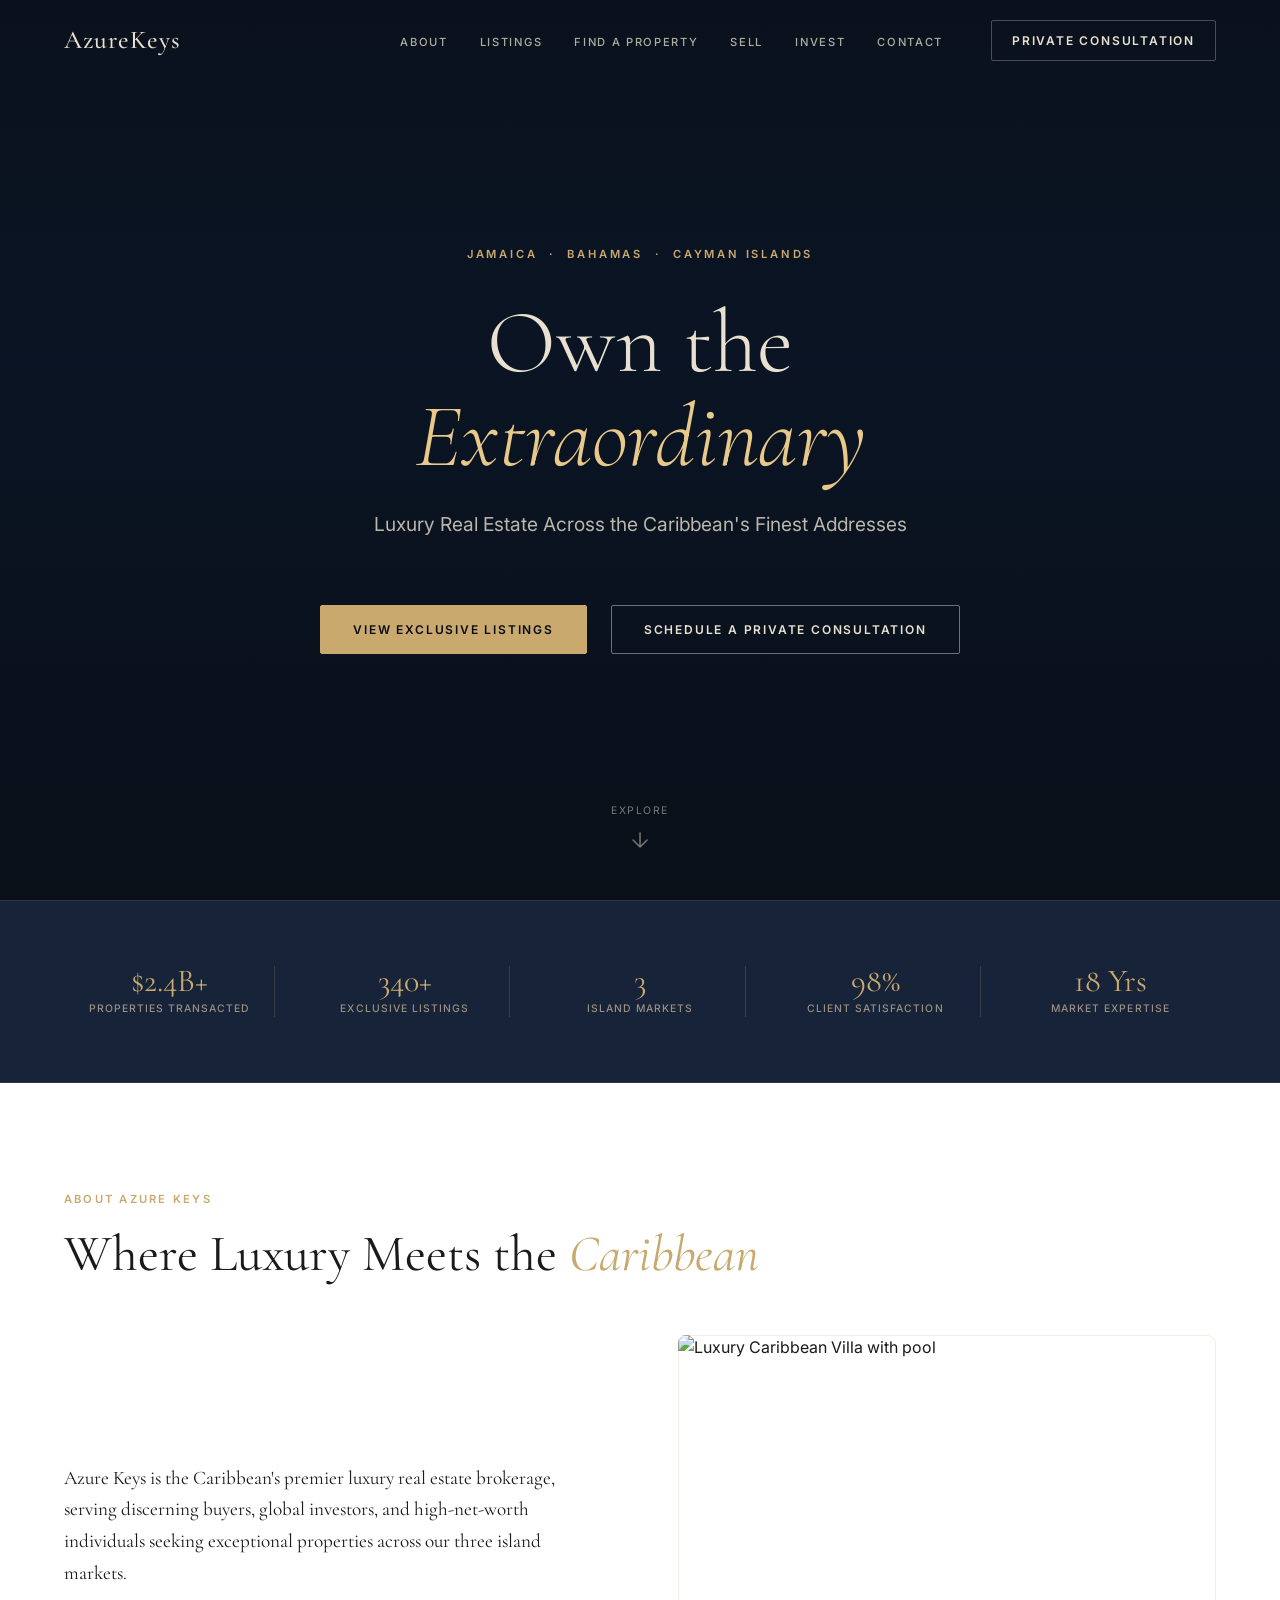
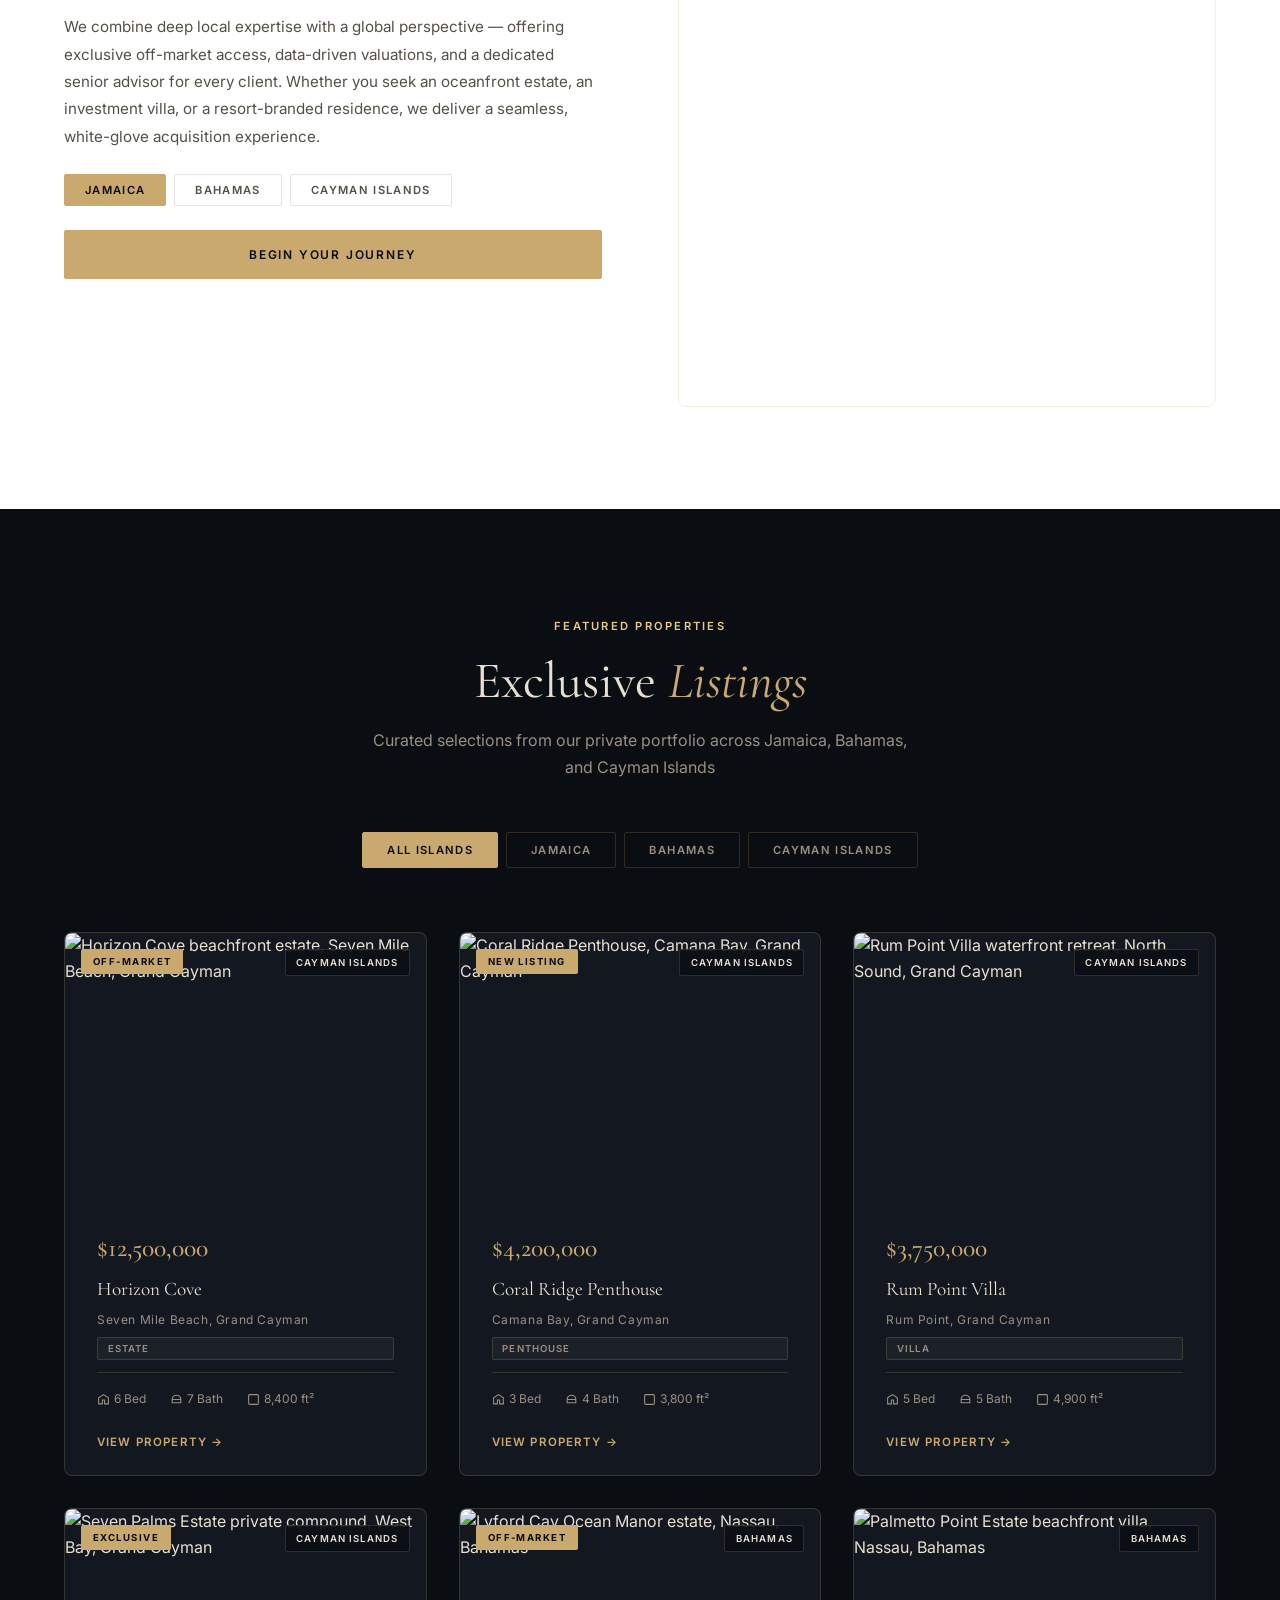
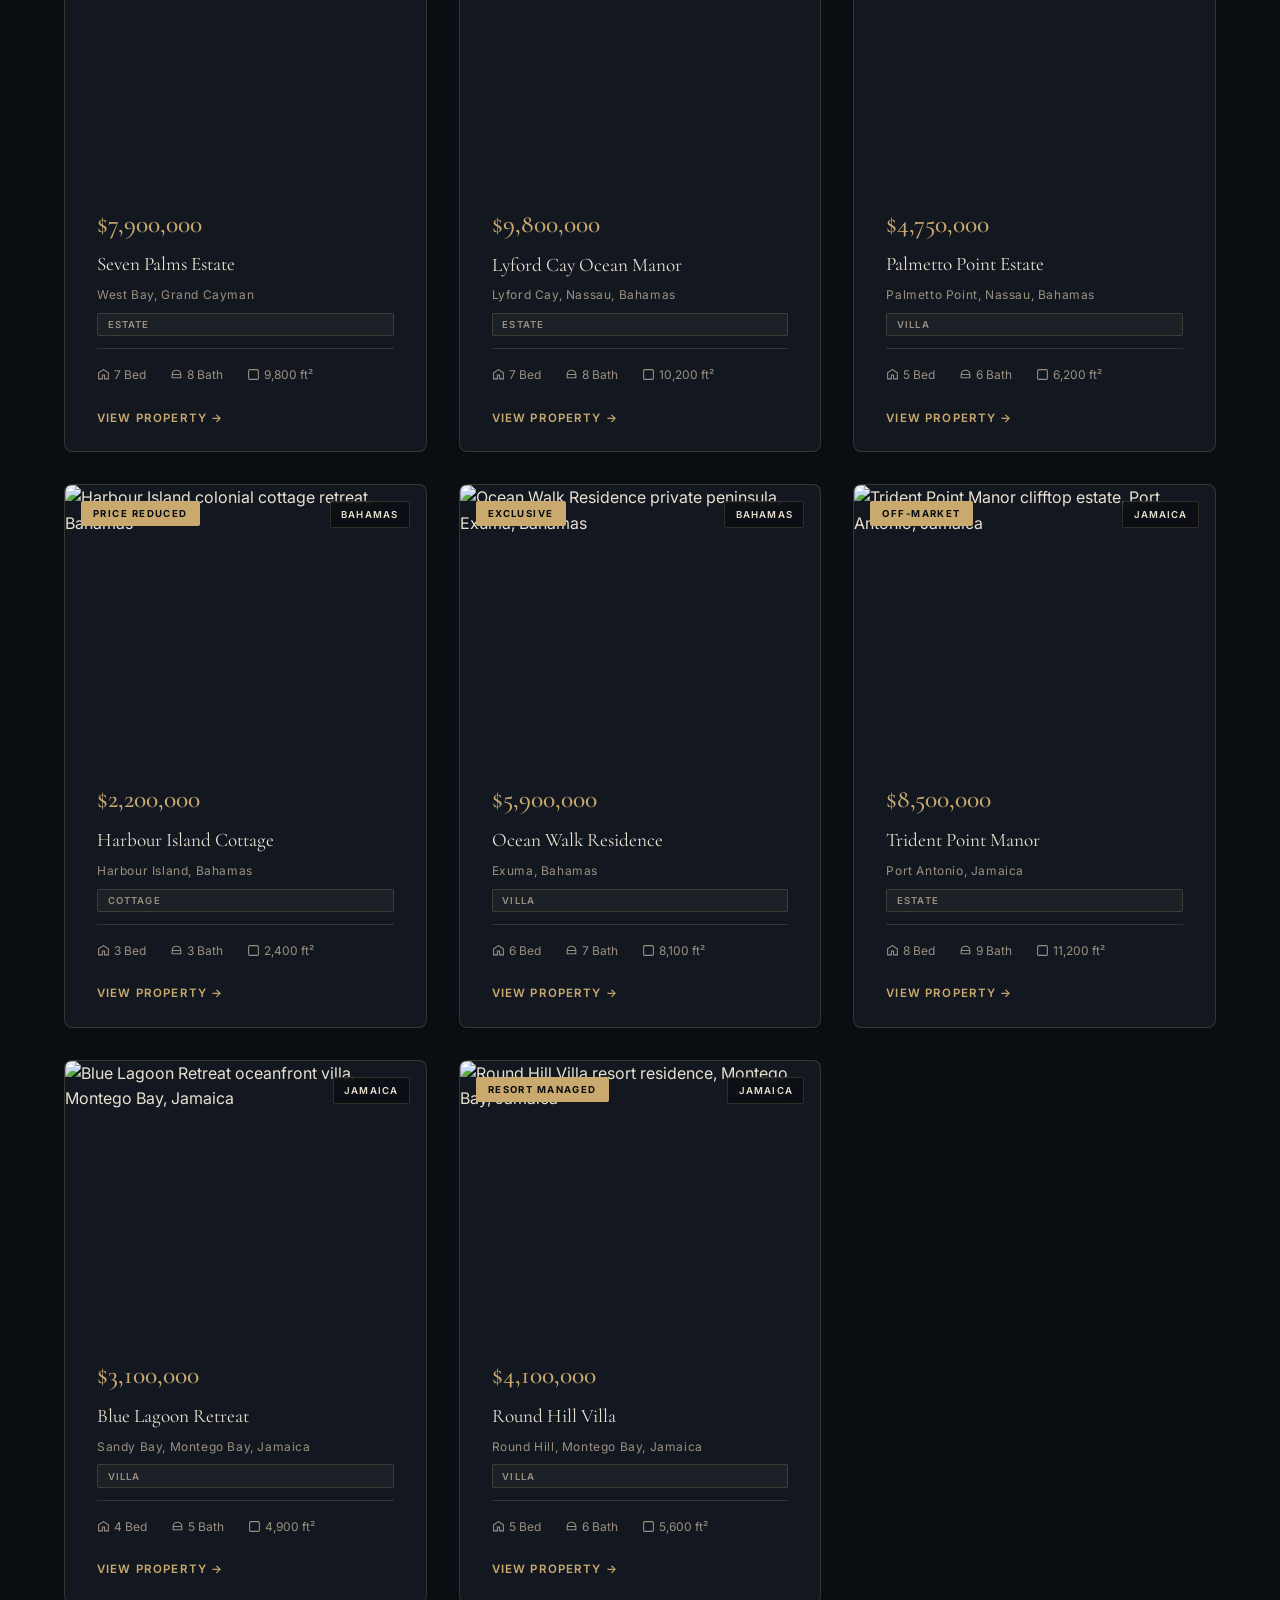
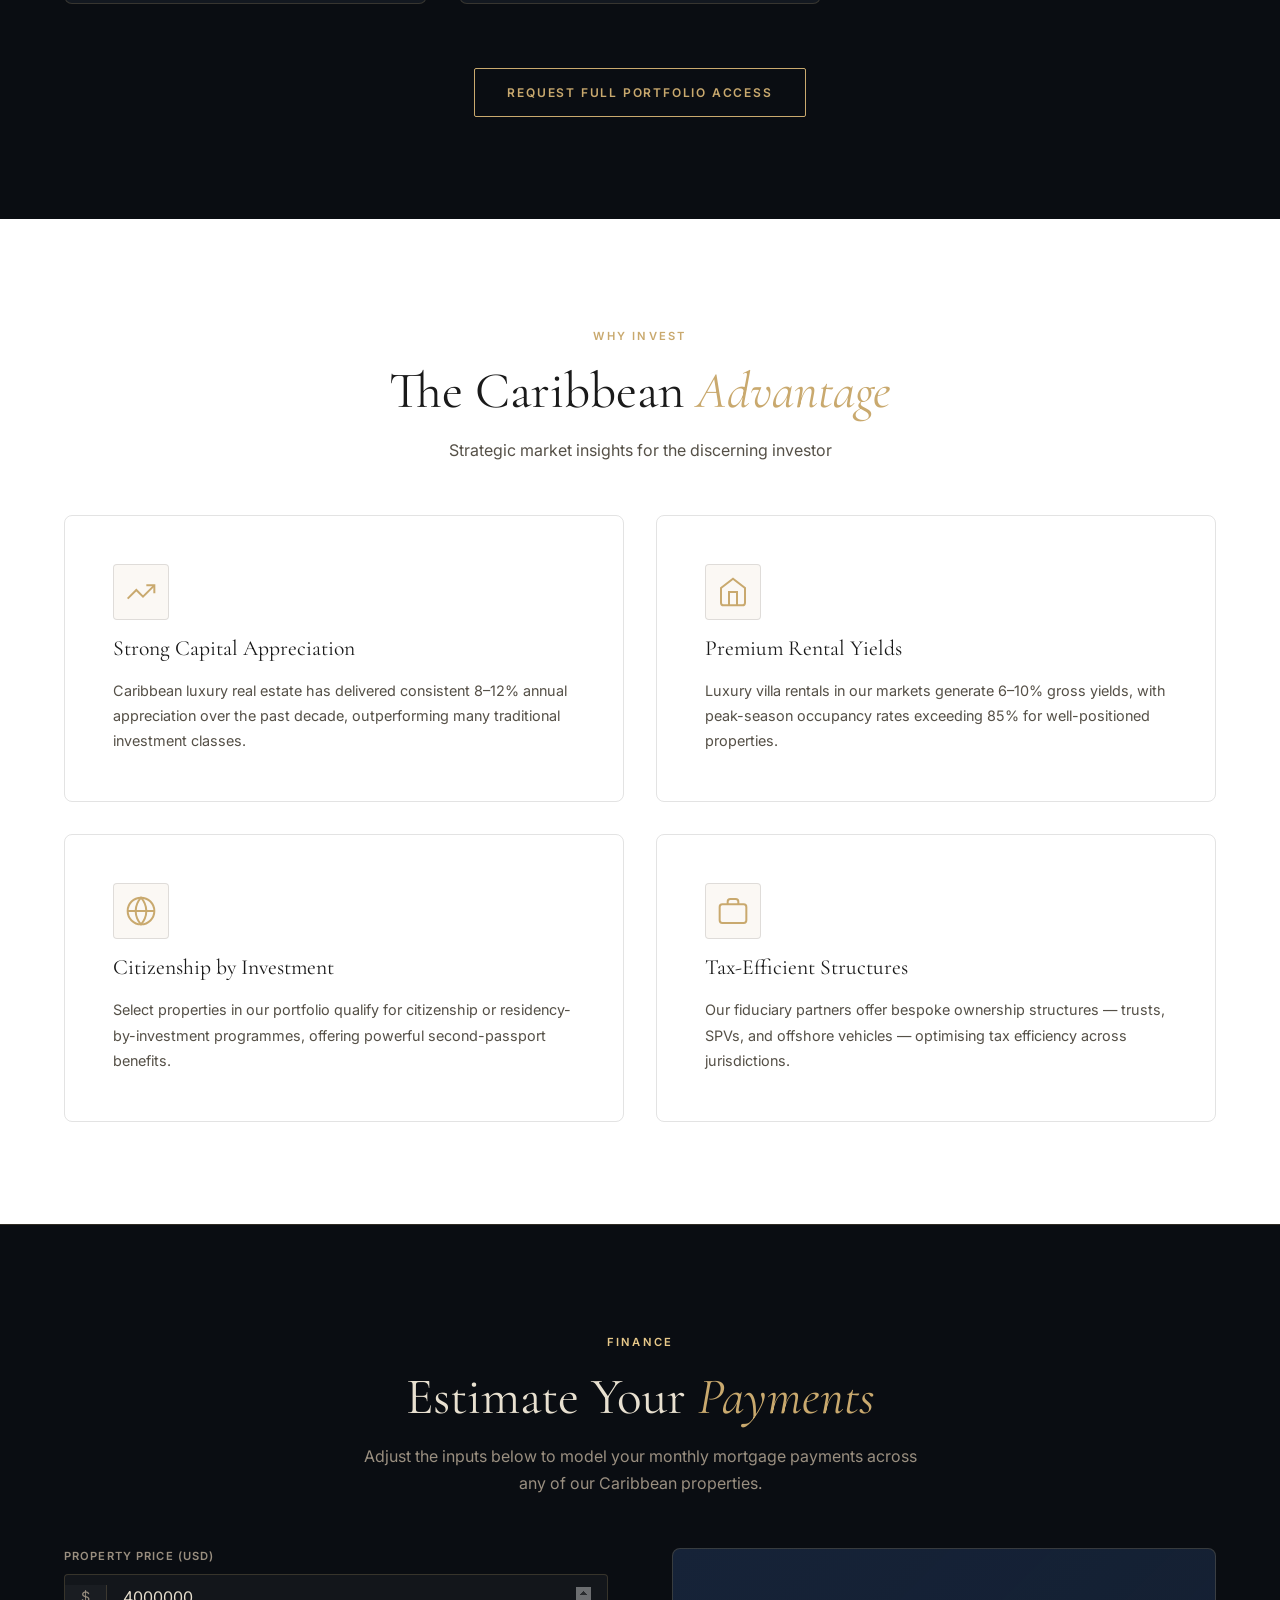
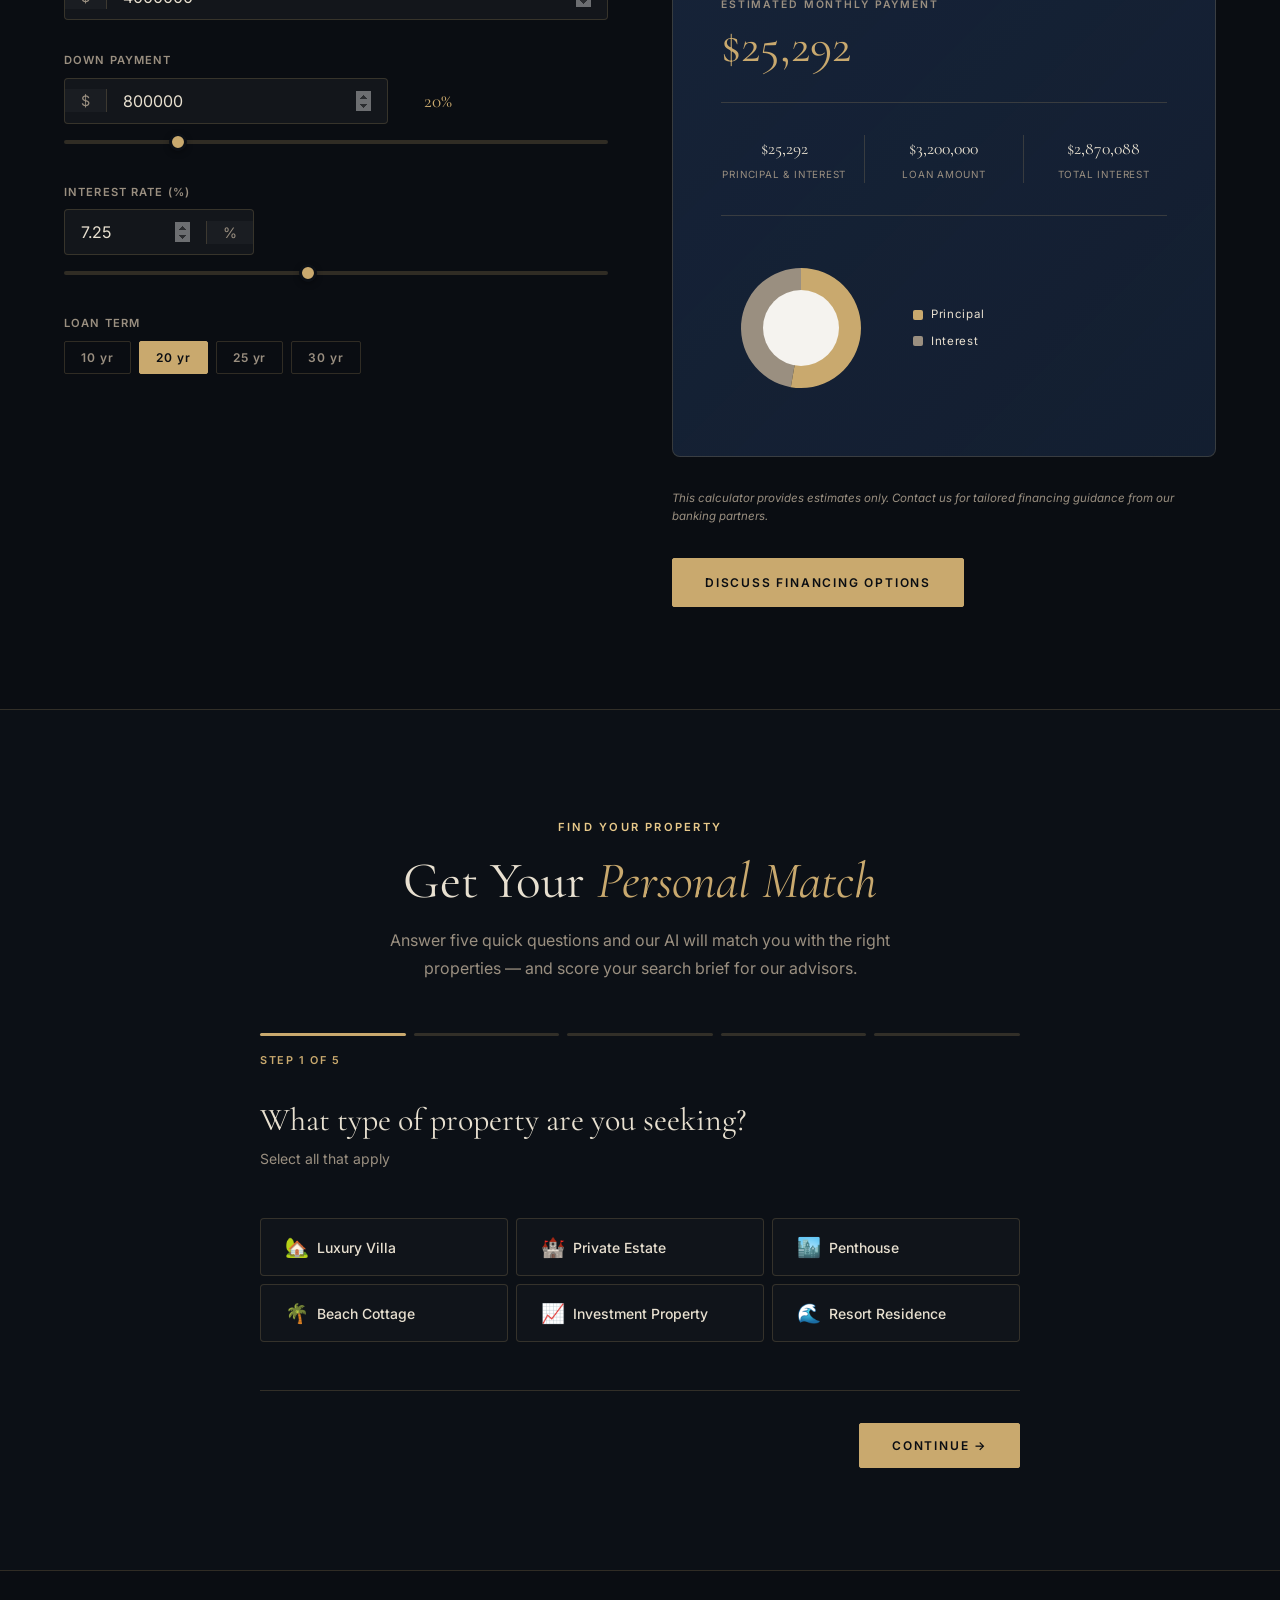
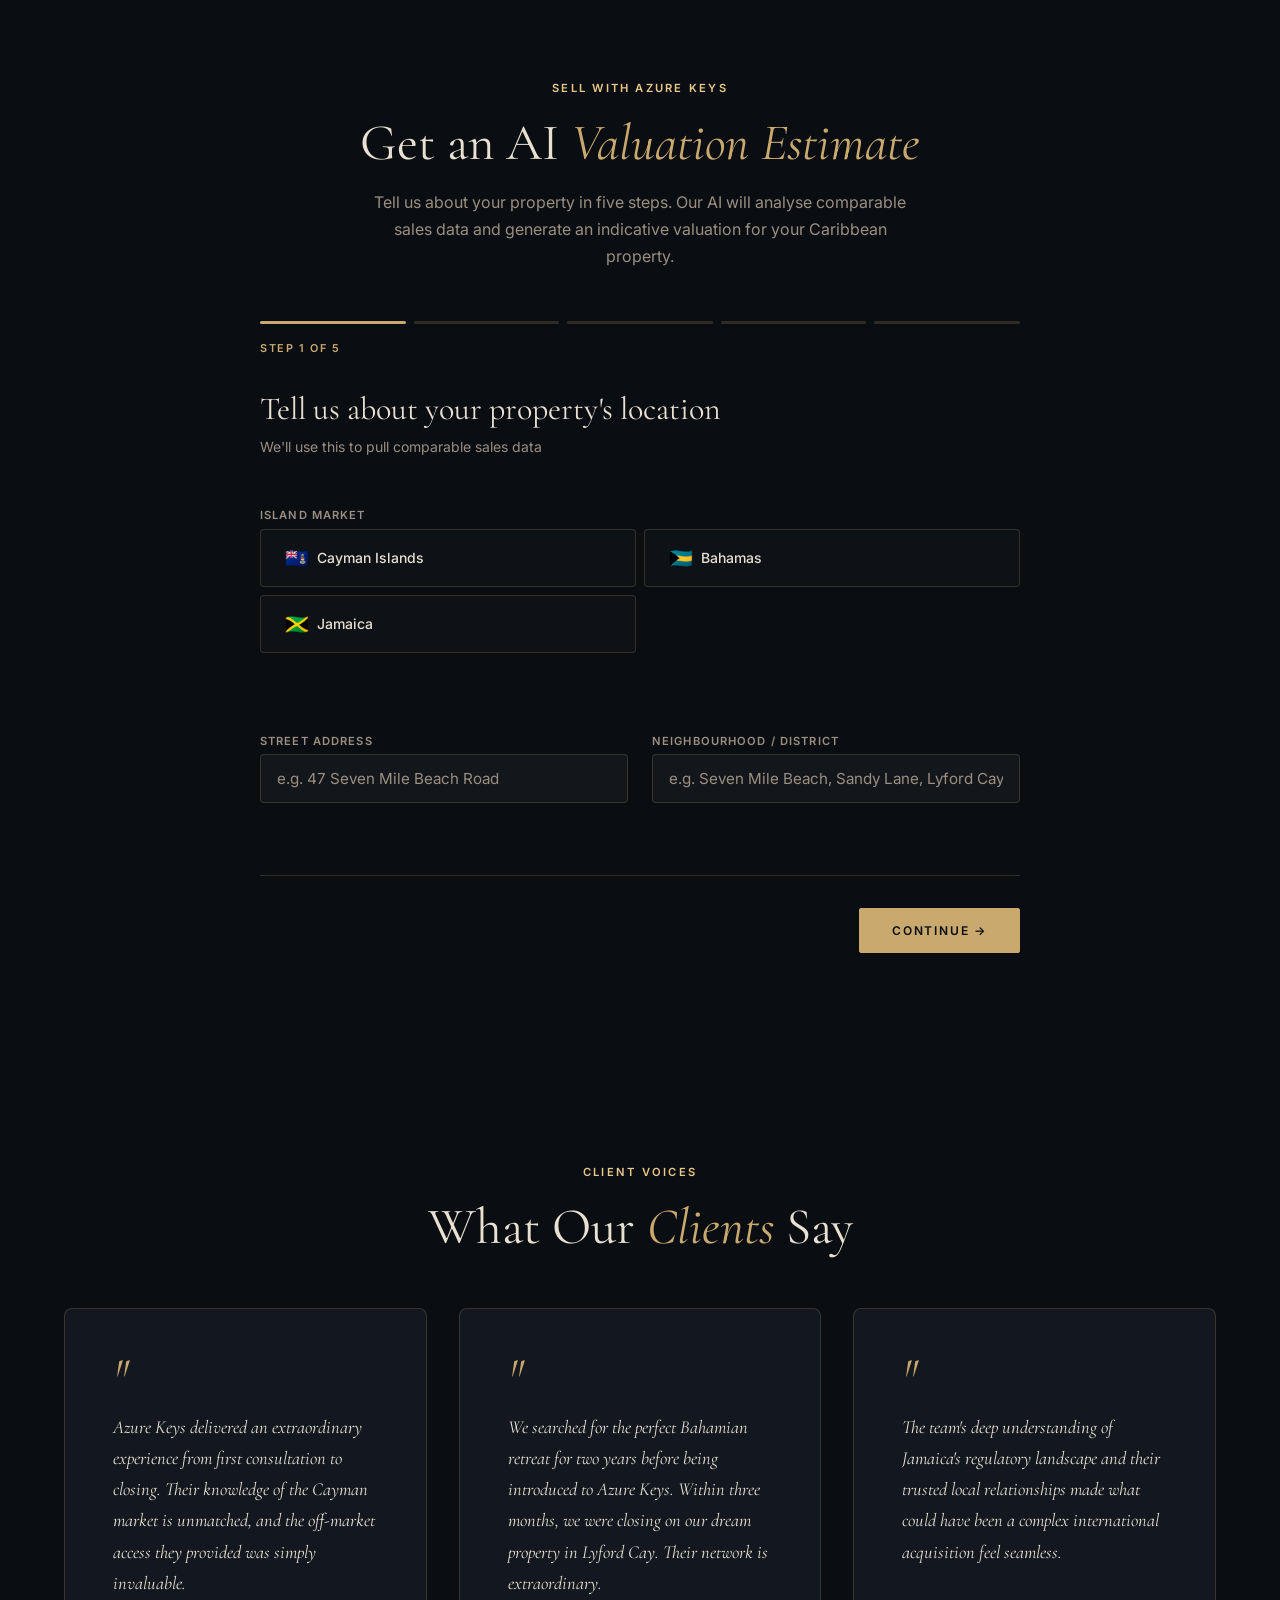
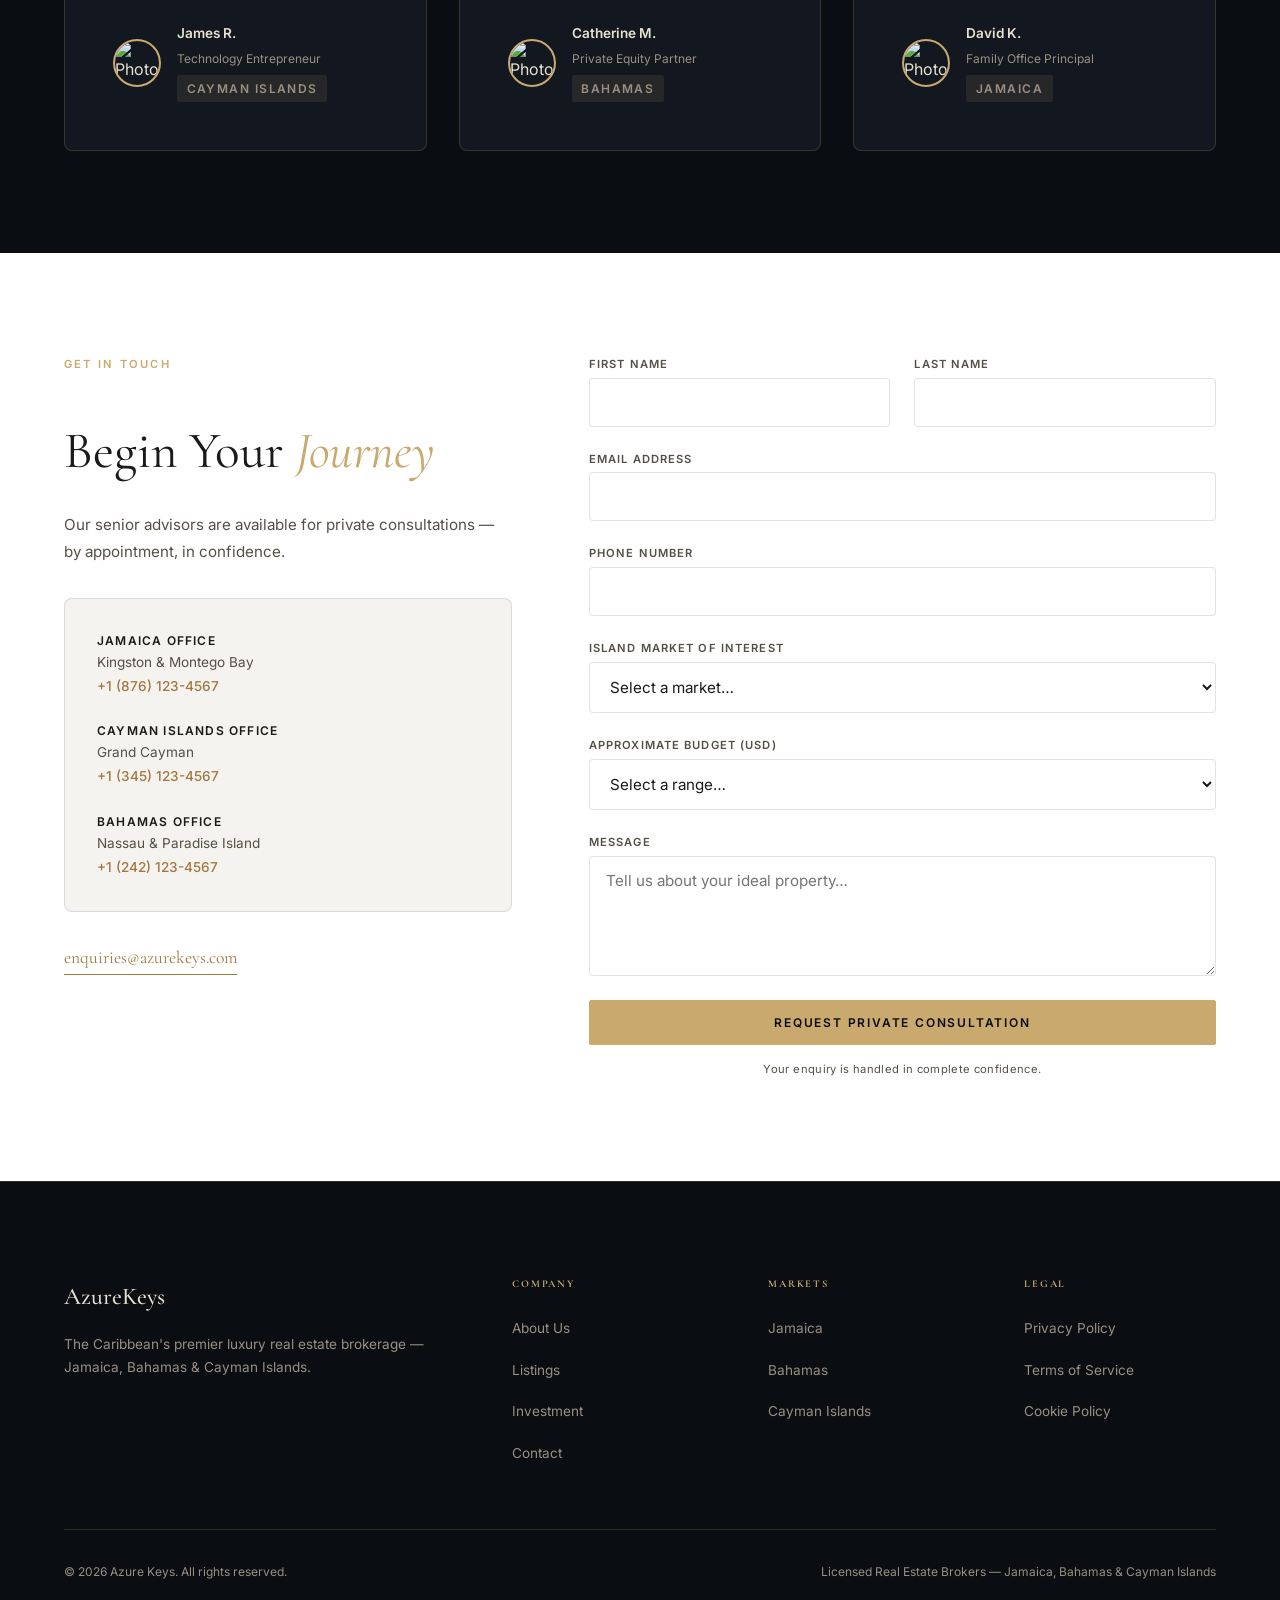
==== commit 27d6f1c8: "updated with functionality" ====
--- a/index.html
+++ b/index.html
@@ -18,6 +18,8 @@
   <link rel="stylesheet" href="css/components.css" />
   <link rel="stylesheet" href="css/sections.css" />
   <link rel="stylesheet" href="css/animations.css" />
+  <link rel="stylesheet" href="css/property.css" />
+  <link rel="stylesheet" href="css/multistep-forms.css" />
   <link rel="stylesheet" href="css/responsive.css" />
 </head>
 <body>
@@ -41,8 +43,9 @@
     <ul class="nav__links" role="list">
       <li><a href="#about" class="nav__link">About</a></li>
       <li><a href="#listings" class="nav__link">Listings</a></li>
+      <li><a href="#buyer-match" class="nav__link">Find a Property</a></li>
+      <li><a href="#seller-valuation" class="nav__link">Sell</a></li>
       <li><a href="#investment" class="nav__link">Invest</a></li>
-      <li><a href="#testimonials" class="nav__link">Clients</a></li>
       <li><a href="#contact" class="nav__link">Contact</a></li>
     </ul>
 
@@ -61,6 +64,8 @@
       <li><a href="#home" class="nav__drawer-link">Home</a></li>
       <li><a href="#about" class="nav__drawer-link">About</a></li>
       <li><a href="#listings" class="nav__drawer-link">Listings</a></li>
+      <li><a href="#buyer-match" class="nav__drawer-link">Find a Property</a></li>
+      <li><a href="#seller-valuation" class="nav__drawer-link">Sell</a></li>
       <li><a href="#investment" class="nav__drawer-link">Invest</a></li>
       <li><a href="#testimonials" class="nav__drawer-link">Clients</a></li>
       <li><a href="#contact" class="nav__drawer-link">Contact</a></li>
@@ -233,6 +238,48 @@
           <p>Our fiduciary partners offer bespoke ownership structures — trusts, SPVs, and offshore vehicles — optimising tax efficiency across jurisdictions.</p>
         </div>
       </div>
+    </div>
+  </section>
+
+  <!-- ============================================================
+       MORTGAGE CALCULATOR
+  ============================================================ -->
+  <section id="calculator" class="calculator-section">
+    <div class="container">
+      <div class="section__header section__header--centered">
+        <span class="section__eyebrow">Finance</span>
+        <h2 class="section__title">Estimate Your <em>Payments</em></h2>
+        <p class="section__subtitle">Adjust the inputs below to model your monthly mortgage payments across any of our Caribbean properties.</p>
+      </div>
+      <div id="mortgageCalculator"></div>
+    </div>
+  </section>
+
+  <!-- ============================================================
+       BUYER LEAD CAPTURE — MULTI-STEP
+  ============================================================ -->
+  <section id="buyer-match" class="buyer-form-section">
+    <div class="container">
+      <div class="section__header section__header--centered">
+        <span class="section__eyebrow">Find Your Property</span>
+        <h2 class="section__title">Get Your <em>Personal Match</em></h2>
+        <p class="section__subtitle">Answer five quick questions and our AI will match you with the right properties — and score your search brief for our advisors.</p>
+      </div>
+      <div id="buyerFormMount"></div>
+    </div>
+  </section>
+
+  <!-- ============================================================
+       SELLER VALUATION — MULTI-STEP
+  ============================================================ -->
+  <section id="seller-valuation" class="seller-form-section">
+    <div class="container">
+      <div class="section__header section__header--centered">
+        <span class="section__eyebrow">Sell With Azure Keys</span>
+        <h2 class="section__title">Get an AI <em>Valuation Estimate</em></h2>
+        <p class="section__subtitle">Tell us about your property in five steps. Our AI will analyse comparable sales data and generate an indicative valuation for your Caribbean property.</p>
+      </div>
+      <div id="sellerFormMount"></div>
     </div>
   </section>
 
@@ -382,11 +429,13 @@
   ============================================================ -->
   <script src="js/data/listings.data.js"></script>
   <script src="js/data/testimonials.data.js"></script>
-  <script src="js/components/lightbox.js"></script>
   <script src="js/components/nav.js"></script>
   <script src="js/components/listings.js"></script>
   <script src="js/components/testimonials.js"></script>
   <script src="js/components/contact.js"></script>
+  <script src="js/components/mortgage-calculator.js"></script>
+  <script src="js/components/buyer-form.js"></script>
+  <script src="js/components/seller-form.js"></script>
   <script src="js/main.js"></script>
 
 </body>
--- a/css/variables.css
+++ b/css/variables.css
@@ -8,7 +8,7 @@
 
   /* --- Colour Palette --- */
   --color-bg:            #0a0d12;        /* Near-black navy */
-  --color-bg-alt:        #0f1318;        /* Slightly lighter section bg */
+  --color-bg-alt:        #0c1016;        /* Section alt dark bg */
   --color-bg-card:       #131820;        /* Card background */
   --color-bg-light:      #ffffff;        /* Light section bg */
   --color-bg-light-alt:  #f5f3ef;        /* Off-white alt */
--- a/css/components.css
+++ b/css/components.css
@@ -517,3 +517,32 @@
   color: var(--color-gold);
   margin-bottom: var(--space-md);
 }
+
+/* ---- Property card extras ---- */
+.property-card__type-pill {
+  display: inline-block;
+  font-size: 0.6rem;
+  font-weight: 600;
+  letter-spacing: 0.12em;
+  text-transform: uppercase;
+  color: var(--color-text-muted);
+  background: rgba(255,255,255,0.04);
+  border: 1px solid var(--color-border);
+  padding: 0.2rem 0.6rem;
+  border-radius: 2px;
+  margin-bottom: var(--space-xs);
+}
+
+.property-card__cta {
+  margin-top: var(--space-md);
+  font-size: 0.72rem;
+  font-weight: 600;
+  letter-spacing: 0.1em;
+  text-transform: uppercase;
+  color: var(--color-gold);
+  transition: gap var(--transition-fast);
+}
+
+.property-card:hover .property-card__cta {
+  letter-spacing: 0.15em;
+}
--- a/css/sections.css
+++ b/css/sections.css
@@ -456,3 +456,40 @@
   font-size: 0.75rem;
   color: var(--color-text-muted);
 }
+
+
+/* ---- Calculator Section ---- */
+.calculator-section {
+  background: var(--color-bg);
+  color: var(--color-text-light);
+  border-top: 1px solid var(--color-border);
+}
+
+.calculator-section .section__eyebrow { color: var(--color-gold-light); }
+.calculator-section .section__title   { color: var(--color-text-light); }
+.calculator-section .section__title em { color: var(--color-gold); }
+.calculator-section .section__subtitle { color: var(--color-text-muted); }
+
+/* ---- Buyer Form Section ---- */
+.buyer-form-section {
+  background: var(--color-bg-alt, #0f1318);
+  color: var(--color-text-light);
+  border-top: 1px solid var(--color-border);
+}
+
+.buyer-form-section .section__eyebrow  { color: var(--color-gold-light); }
+.buyer-form-section .section__title    { color: var(--color-text-light); }
+.buyer-form-section .section__title em { color: var(--color-gold); }
+.buyer-form-section .section__subtitle { color: var(--color-text-muted); }
+
+/* ---- Seller Valuation Section ---- */
+.seller-form-section {
+  background: var(--color-bg);
+  color: var(--color-text-light);
+  border-top: 1px solid var(--color-border);
+}
+
+.seller-form-section .section__eyebrow  { color: var(--color-gold-light); }
+.seller-form-section .section__title    { color: var(--color-text-light); }
+.seller-form-section .section__title em { color: var(--color-gold); }
+.seller-form-section .section__subtitle { color: var(--color-text-muted); }
--- a/css/property.css
+++ b/css/property.css
@@ -0,0 +1,791 @@
+/* ============================================================
+   PROPERTY DETAIL PAGE
+============================================================ */
+
+/* ---- Hero Gallery ---- */
+.prop-hero {
+  position: relative;
+  height: 70vh;
+  min-height: 520px;
+  background: var(--color-bg);
+  overflow: hidden;
+  margin-top: 0;
+}
+
+.prop-hero__gallery {
+  display: grid;
+  grid-template-columns: 1fr 1fr;
+  grid-template-rows: 1fr 1fr;
+  gap: 3px;
+  height: 100%;
+}
+
+.prop-hero__gallery .gallery-thumb {
+  overflow: hidden;
+  cursor: pointer;
+  background: var(--color-bg-card);
+  position: relative;
+}
+
+.prop-hero__gallery .gallery-thumb:first-child {
+  grid-row: span 2;
+}
+
+.prop-hero__gallery .gallery-thumb img {
+  width: 100%;
+  height: 100%;
+  object-fit: cover;
+  transition: transform 0.5s ease;
+}
+
+.prop-hero__gallery .gallery-thumb:hover img {
+  transform: scale(1.04);
+}
+
+.prop-hero__gallery .gallery-thumb--hidden {
+  display: none;
+}
+
+.prop-hero__overlay {
+  position: absolute;
+  top: 0;
+  left: 0;
+  right: 0;
+  padding: 6rem var(--container-pad) var(--space-xl);
+  background: linear-gradient(to bottom, rgba(10,13,18,0.6) 0%, transparent 100%);
+  pointer-events: none;
+}
+
+.prop-hero__breadcrumb {
+  display: flex;
+  align-items: center;
+  gap: var(--space-sm);
+  font-size: 0.72rem;
+  letter-spacing: 0.08em;
+  color: rgba(232,224,208,0.8);
+  pointer-events: all;
+}
+
+.prop-hero__breadcrumb a {
+  color: rgba(232,224,208,0.65);
+  transition: color var(--transition-fast);
+}
+.prop-hero__breadcrumb a:hover { color: var(--color-gold); }
+
+.prop-hero__gallery-btn {
+  position: absolute;
+  bottom: var(--space-xl);
+  right: var(--space-xl);
+  display: flex;
+  align-items: center;
+  gap: var(--space-sm);
+  background: rgba(10,13,18,0.85);
+  backdrop-filter: blur(8px);
+  color: var(--color-text-light);
+  border: 1px solid var(--color-border);
+  padding: 0.6rem 1.1rem;
+  border-radius: var(--radius-sm);
+  font-size: 0.7rem;
+  font-weight: 600;
+  letter-spacing: 0.1em;
+  text-transform: uppercase;
+  transition: all var(--transition-fast);
+  cursor: pointer;
+}
+.prop-hero__gallery-btn:hover {
+  border-color: var(--color-gold);
+  color: var(--color-gold);
+}
+
+/* ---- Gallery Modal ---- */
+.gallery-modal {
+  position: fixed;
+  inset: 0;
+  background: rgba(5,8,12,0.98);
+  z-index: var(--z-modal);
+  display: flex;
+  flex-direction: column;
+  align-items: center;
+  justify-content: center;
+  opacity: 0;
+  pointer-events: none;
+  transition: opacity var(--transition-base);
+}
+.gallery-modal.open {
+  opacity: 1;
+  pointer-events: all;
+}
+.gallery-modal__close {
+  position: absolute;
+  top: 1.25rem;
+  right: 1.5rem;
+  color: rgba(232,224,208,0.6);
+  font-size: 1.5rem;
+  padding: var(--space-sm);
+  transition: color var(--transition-fast);
+}
+.gallery-modal__close:hover { color: var(--color-text-light); }
+
+.gallery-modal__prev,
+.gallery-modal__next {
+  position: absolute;
+  top: 50%;
+  transform: translateY(-50%);
+  color: rgba(232,224,208,0.5);
+  font-size: 3rem;
+  padding: 1rem;
+  transition: color var(--transition-fast);
+  z-index: 2;
+}
+.gallery-modal__prev:hover,
+.gallery-modal__next:hover { color: var(--color-gold); }
+.gallery-modal__prev { left: 1rem; }
+.gallery-modal__next { right: 1rem; }
+
+.gallery-modal__img-wrap {
+  max-width: 80vw;
+  max-height: 72vh;
+  display: flex;
+  flex-direction: column;
+  align-items: center;
+  gap: var(--space-md);
+}
+.gallery-modal__img-wrap img {
+  max-width: 100%;
+  max-height: 65vh;
+  object-fit: contain;
+  border-radius: var(--radius-sm);
+}
+.gallery-modal__counter {
+  font-size: 0.7rem;
+  color: var(--color-text-muted);
+  letter-spacing: 0.1em;
+}
+
+.gallery-modal__thumbs {
+  display: flex;
+  gap: var(--space-sm);
+  flex-wrap: wrap;
+  justify-content: center;
+  max-width: 700px;
+  padding: var(--space-lg) var(--space-xl);
+}
+.gallery-modal__thumb {
+  width: 70px;
+  height: 50px;
+  object-fit: cover;
+  border-radius: 2px;
+  cursor: pointer;
+  opacity: 0.5;
+  border: 2px solid transparent;
+  transition: all var(--transition-fast);
+}
+.gallery-modal__thumb:hover,
+.gallery-modal__thumb.active {
+  opacity: 1;
+  border-color: var(--color-gold);
+}
+
+/* ---- Property Layout ---- */
+.prop-layout {
+  display: grid;
+  grid-template-columns: 1fr 380px;
+  gap: clamp(2rem, 4vw, 4rem);
+  padding-block: var(--space-3xl);
+  align-items: start;
+}
+
+/* ---- Property Header ---- */
+.prop-header {
+  padding-bottom: var(--space-2xl);
+  border-bottom: 1px solid var(--color-border-light);
+  margin-bottom: var(--space-2xl);
+}
+
+.prop-header__meta {
+  display: flex;
+  align-items: center;
+  flex-wrap: wrap;
+  gap: var(--space-sm);
+  margin-bottom: var(--space-md);
+}
+
+.prop-badge {
+  background: var(--color-gold);
+  color: var(--color-bg);
+  font-size: 0.6rem;
+  font-weight: 700;
+  letter-spacing: 0.15em;
+  text-transform: uppercase;
+  padding: 0.3rem 0.75rem;
+  border-radius: 2px;
+}
+
+.prop-market {
+  background: rgba(201,169,110,0.1);
+  border: 1px solid var(--color-border-light);
+  color: var(--color-gold-dark);
+  font-size: 0.65rem;
+  font-weight: 600;
+  letter-spacing: 0.12em;
+  text-transform: uppercase;
+  padding: 0.3rem 0.75rem;
+  border-radius: 2px;
+}
+
+.prop-mls {
+  font-size: 0.68rem;
+  color: var(--color-text-muted-dark);
+  letter-spacing: 0.08em;
+}
+
+.prop-title {
+  font-family: var(--font-display);
+  font-size: clamp(2rem, 4vw, 3rem);
+  font-weight: 400;
+  color: var(--color-text);
+  line-height: 1.1;
+  margin-bottom: var(--space-sm);
+}
+
+.prop-subtitle {
+  font-family: var(--font-display);
+  font-size: 1.1rem;
+  font-style: italic;
+  color: var(--color-text-muted-dark);
+  margin-bottom: var(--space-md);
+}
+
+.prop-location {
+  display: flex;
+  align-items: center;
+  gap: var(--space-xs);
+  font-size: 0.85rem;
+  color: var(--color-text-muted-dark);
+  margin-bottom: var(--space-xl);
+}
+
+.prop-price-row {
+  display: flex;
+  align-items: center;
+  justify-content: space-between;
+  flex-wrap: wrap;
+  gap: var(--space-lg);
+}
+
+.prop-price {
+  font-family: var(--font-display);
+  font-size: clamp(1.8rem, 3vw, 2.5rem);
+  font-weight: 400;
+  color: var(--color-gold);
+}
+
+.prop-actions {
+  display: flex;
+  gap: var(--space-md);
+  align-items: center;
+}
+
+.prop-actions__share {
+  padding: 0.875rem 1rem;
+}
+
+/* ---- Stats Strip ---- */
+.prop-stats {
+  display: grid;
+  grid-template-columns: repeat(5, 1fr);
+  gap: 0;
+  background: var(--color-bg-light-alt);
+  border: 1px solid var(--color-border-light);
+  border-radius: var(--radius-md);
+  margin-bottom: var(--space-2xl);
+  overflow: hidden;
+}
+
+.prop-stat {
+  display: flex;
+  flex-direction: column;
+  align-items: center;
+  justify-content: center;
+  gap: var(--space-xs);
+  padding: var(--space-lg) var(--space-md);
+  text-align: center;
+  border-right: 1px solid var(--color-border-light);
+}
+.prop-stat:last-child { border-right: none; }
+
+.prop-stat__icon {
+  color: var(--color-gold);
+  display: flex;
+  align-items: center;
+  justify-content: center;
+}
+
+.prop-stat__value {
+  font-family: var(--font-display);
+  font-size: 1.3rem;
+  font-weight: 500;
+  color: var(--color-text);
+  line-height: 1;
+}
+
+.prop-stat__label {
+  font-size: 0.62rem;
+  font-weight: 600;
+  letter-spacing: 0.1em;
+  text-transform: uppercase;
+  color: var(--color-text-muted-dark);
+}
+
+/* ---- Property Sections ---- */
+.prop-section {
+  margin-bottom: var(--space-3xl);
+  padding-bottom: var(--space-3xl);
+  border-bottom: 1px solid var(--color-border-light);
+}
+.prop-section:last-child {
+  border-bottom: none;
+}
+
+.prop-section__title {
+  font-family: var(--font-display);
+  font-size: 1.5rem;
+  font-weight: 400;
+  color: var(--color-text);
+  margin-bottom: var(--space-xl);
+}
+
+.prop-section__desc {
+  font-size: 0.9rem;
+  color: var(--color-text-muted-dark);
+  margin-top: -var(--space-md);
+  margin-bottom: var(--space-xl);
+  line-height: 1.7;
+}
+
+.prop-description {
+  font-size: 1rem;
+  line-height: 1.85;
+  color: var(--color-text-muted-dark);
+}
+
+/* ---- Features Grid ---- */
+.prop-features-grid {
+  display: grid;
+  grid-template-columns: repeat(2, 1fr);
+  gap: var(--space-sm) var(--space-lg);
+}
+
+.prop-feature-item {
+  display: flex;
+  align-items: center;
+  gap: var(--space-sm);
+  font-size: 0.875rem;
+  color: var(--color-text);
+  padding: var(--space-sm) 0;
+}
+
+.prop-feature-item svg {
+  color: var(--color-gold);
+  flex-shrink: 0;
+}
+
+/* ---- Details Table ---- */
+.prop-details-table {
+  display: grid;
+  grid-template-columns: 1fr 1fr;
+  gap: 0;
+  border: 1px solid var(--color-border-light);
+  border-radius: var(--radius-md);
+  overflow: hidden;
+}
+
+.prop-detail-row {
+  display: contents;
+}
+
+.prop-detail-row__label,
+.prop-detail-row__value {
+  padding: var(--space-md) var(--space-lg);
+  font-size: 0.875rem;
+  border-bottom: 1px solid var(--color-border-light);
+}
+
+.prop-detail-row__label {
+  font-weight: 600;
+  color: var(--color-text-muted-dark);
+  background: var(--color-bg-light-alt);
+  font-size: 0.72rem;
+  letter-spacing: 0.08em;
+  text-transform: uppercase;
+}
+
+.prop-detail-row__value {
+  color: var(--color-text);
+  background: var(--color-bg-light);
+}
+
+.prop-detail-row:last-child .prop-detail-row__label,
+.prop-detail-row:last-child .prop-detail-row__value {
+  border-bottom: none;
+}
+
+/* ---- Investment Section ---- */
+.prop-section--investment {
+  background: var(--color-bg-light-alt);
+  padding: var(--space-2xl);
+  border-radius: var(--radius-md);
+  border: 1px solid var(--color-border-light) !important;
+  margin-bottom: var(--space-3xl);
+}
+
+.prop-invest-header {
+  display: flex;
+  align-items: center;
+  gap: var(--space-md);
+  margin-bottom: var(--space-xl);
+  color: var(--color-gold);
+}
+
+.prop-invest-header .prop-section__title {
+  margin-bottom: 0;
+}
+
+.prop-invest-grid {
+  display: grid;
+  grid-template-columns: repeat(3, 1fr);
+  gap: var(--space-xl);
+  margin-bottom: var(--space-xl);
+}
+
+.prop-invest-item {
+  text-align: center;
+}
+
+.prop-invest-item__value {
+  font-family: var(--font-display);
+  font-size: 1.8rem;
+  color: var(--color-gold);
+  line-height: 1;
+  margin-bottom: var(--space-xs);
+}
+
+.prop-invest-item__label {
+  font-size: 0.7rem;
+  font-weight: 600;
+  letter-spacing: 0.1em;
+  text-transform: uppercase;
+  color: var(--color-text-muted-dark);
+}
+
+.prop-invest-disclaimer {
+  font-size: 0.7rem;
+  color: var(--color-text-muted-dark);
+  line-height: 1.6;
+  font-style: italic;
+}
+
+/* ---- Map Placeholder ---- */
+.prop-map-placeholder {
+  height: 280px;
+  background: var(--color-bg-light-alt);
+  border: 1px solid var(--color-border-light);
+  border-radius: var(--radius-md);
+  display: flex;
+  align-items: center;
+  justify-content: center;
+  overflow: hidden;
+  position: relative;
+}
+
+.prop-map-placeholder__inner {
+  display: flex;
+  flex-direction: column;
+  align-items: center;
+  gap: var(--space-md);
+  color: var(--color-text-muted-dark);
+  font-size: 0.85rem;
+  text-align: center;
+}
+
+.prop-map-placeholder__inner svg {
+  color: var(--color-gold);
+  opacity: 0.6;
+}
+
+/* ---- Embedded Calculator ---- */
+.calc-embed {
+  background: var(--color-bg-light-alt);
+  border: 1px solid var(--color-border-light);
+  border-radius: var(--radius-md);
+  padding: var(--space-2xl);
+}
+
+.calc-embed .calc-inputs {
+  display: grid;
+  grid-template-columns: 1fr 1fr;
+  gap: var(--space-lg);
+  margin-bottom: var(--space-xl);
+}
+
+.calc-embed .calc-result {
+  background: var(--color-gold);
+  color: var(--color-bg);
+  border-radius: var(--radius-md);
+  padding: var(--space-xl);
+  text-align: center;
+}
+
+.calc-embed .calc-result__amount {
+  font-family: var(--font-display);
+  font-size: 2.5rem;
+  font-weight: 400;
+  line-height: 1;
+  margin-bottom: var(--space-xs);
+}
+
+.calc-embed .calc-result__label {
+  font-size: 0.7rem;
+  font-weight: 600;
+  letter-spacing: 0.12em;
+  text-transform: uppercase;
+  opacity: 0.8;
+}
+
+.calc-embed .calc-breakdown {
+  display: grid;
+  grid-template-columns: repeat(3, 1fr);
+  gap: var(--space-md);
+  margin-top: var(--space-lg);
+  padding-top: var(--space-lg);
+  border-top: 1px solid rgba(255,255,255,0.25);
+}
+
+.calc-embed .calc-breakdown__item {
+  text-align: center;
+}
+
+.calc-embed .calc-breakdown__value {
+  font-family: var(--font-display);
+  font-size: 1.1rem;
+  display: block;
+}
+
+.calc-embed .calc-breakdown__label {
+  font-size: 0.62rem;
+  letter-spacing: 0.1em;
+  text-transform: uppercase;
+  opacity: 0.7;
+  display: block;
+  margin-top: 2px;
+}
+
+/* ---- Sidebar ---- */
+.prop-sidebar {
+  position: sticky;
+  top: 7rem;
+  display: flex;
+  flex-direction: column;
+  gap: var(--space-xl);
+}
+
+.prop-sidebar__card {
+  background: var(--color-bg-light);
+  border: 1px solid var(--color-border-light);
+  border-radius: var(--radius-md);
+  padding: var(--space-xl);
+  box-shadow: var(--shadow-md);
+}
+
+.prop-sidebar__price {
+  font-family: var(--font-display);
+  font-size: 2rem;
+  color: var(--color-gold);
+  line-height: 1;
+  margin-bottom: var(--space-xs);
+}
+
+.prop-sidebar__label {
+  font-size: 0.65rem;
+  font-weight: 600;
+  letter-spacing: 0.12em;
+  text-transform: uppercase;
+  color: var(--color-text-muted-dark);
+  margin-bottom: var(--space-xl);
+  padding-bottom: var(--space-xl);
+  border-bottom: 1px solid var(--color-border-light);
+}
+
+.prop-enquiry-success {
+  text-align: center;
+  padding: var(--space-xl) var(--space-md);
+  display: flex;
+  flex-direction: column;
+  align-items: center;
+  gap: var(--space-md);
+}
+
+.prop-enquiry-success h3 {
+  font-family: var(--font-display);
+  font-size: 1.4rem;
+  color: var(--color-gold);
+}
+
+.prop-enquiry-success p {
+  font-size: 0.875rem;
+  color: var(--color-text-muted-dark);
+  line-height: 1.6;
+}
+
+.prop-sidebar__agent {
+  display: flex;
+  align-items: center;
+  gap: var(--space-md);
+}
+
+.prop-agent__photo {
+  width: 60px;
+  height: 60px;
+  border-radius: 50%;
+  object-fit: cover;
+  border: 2px solid var(--color-gold);
+  flex-shrink: 0;
+}
+
+.prop-agent__info {
+  display: flex;
+  flex-direction: column;
+  gap: 3px;
+}
+
+.prop-agent__info strong {
+  font-size: 0.875rem;
+  color: var(--color-text);
+}
+
+.prop-agent__info span {
+  font-size: 0.75rem;
+  color: var(--color-text-muted-dark);
+}
+
+.prop-agent__tel {
+  display: flex;
+  align-items: center;
+  gap: var(--space-xs);
+  font-size: 0.75rem;
+  color: var(--color-gold-dark);
+  font-weight: 500;
+  margin-top: var(--space-xs);
+  transition: color var(--transition-fast);
+}
+.prop-agent__tel:hover { color: var(--color-gold); }
+
+.prop-sidebar__back {
+  display: flex;
+  align-items: center;
+  gap: var(--space-sm);
+  font-size: 0.75rem;
+  font-weight: 600;
+  letter-spacing: 0.08em;
+  color: var(--color-text-muted-dark);
+  padding: var(--space-md);
+  transition: color var(--transition-fast);
+}
+.prop-sidebar__back:hover { color: var(--color-gold); }
+
+/* ---- Related Properties ---- */
+.related-props__grid {
+  display: grid;
+  grid-template-columns: repeat(3, 1fr);
+  gap: var(--space-xl);
+}
+
+/* ---- Responsive ---- */
+@media (max-width: 1100px) {
+  .prop-layout {
+    grid-template-columns: 1fr 340px;
+  }
+}
+
+@media (max-width: 900px) {
+  .prop-layout {
+    grid-template-columns: 1fr;
+  }
+
+  .prop-sidebar {
+    position: static;
+    order: -1;
+  }
+
+  .prop-hero__gallery {
+    grid-template-columns: 1fr 1fr;
+  }
+
+  .prop-hero__gallery .gallery-thumb:nth-child(n+3) {
+    display: none;
+  }
+
+  .prop-stats {
+    grid-template-columns: repeat(3, 1fr);
+  }
+
+  .prop-stat:nth-child(3) { border-right: none; }
+  .prop-stat:nth-child(4) { border-top: 1px solid var(--color-border-light); }
+
+  .prop-invest-grid {
+    grid-template-columns: repeat(3, 1fr);
+  }
+
+  .related-props__grid {
+    grid-template-columns: repeat(2, 1fr);
+  }
+}
+
+@media (max-width: 640px) {
+  .prop-hero {
+    height: 50vh;
+  }
+
+  .prop-hero__gallery {
+    grid-template-columns: 1fr;
+  }
+
+  .prop-hero__gallery .gallery-thumb:nth-child(n+2) {
+    display: none;
+  }
+
+  .prop-stats {
+    grid-template-columns: repeat(2, 1fr);
+  }
+
+  .prop-stat:nth-child(5) {
+    grid-column: span 2;
+    border-right: none;
+  }
+
+  .prop-features-grid {
+    grid-template-columns: 1fr;
+  }
+
+  .calc-embed .calc-inputs {
+    grid-template-columns: 1fr;
+  }
+
+  .calc-embed .calc-breakdown {
+    grid-template-columns: repeat(3, 1fr);
+    font-size: 0.8rem;
+  }
+
+  .prop-invest-grid {
+    grid-template-columns: repeat(3, 1fr);
+  }
+
+  .related-props__grid {
+    grid-template-columns: 1fr;
+  }
+
+  .prop-price-row {
+    flex-direction: column;
+    align-items: flex-start;
+  }
+}
--- a/css/multistep-forms.css
+++ b/css/multistep-forms.css
@@ -0,0 +1,780 @@
+/* ============================================================
+   MULTI-STEP FORMS + MORTGAGE CALCULATOR
+============================================================ */
+
+/* ─── Mortgage Calculator (Standalone) ─────────────────────── */
+
+.calc-wrap {
+  display: grid;
+  grid-template-columns: 1fr 1fr;
+  gap: var(--space-3xl);
+  align-items: start;
+}
+
+.calc-field {
+  margin-bottom: var(--space-xl);
+}
+
+.calc-field label {
+  display: block;
+  font-size: 0.7rem;
+  font-weight: 600;
+  letter-spacing: 0.1em;
+  text-transform: uppercase;
+  color: var(--color-text-muted);
+  margin-bottom: var(--space-sm);
+}
+
+.calc-field__input-wrap {
+  display: flex;
+  align-items: center;
+  border: 1.5px solid var(--color-border);
+  border-radius: var(--radius-sm);
+  background: rgba(255,255,255,0.04);
+  overflow: hidden;
+  transition: border-color var(--transition-fast);
+}
+
+.calc-field__input-wrap:focus-within {
+  border-color: var(--color-gold);
+}
+
+.calc-field__prefix,
+.calc-field__suffix {
+  padding: 0 var(--space-md);
+  color: var(--color-text-muted);
+  font-size: 0.9rem;
+  background: rgba(255,255,255,0.03);
+  border-right: 1.5px solid var(--color-border);
+  height: 100%;
+  display: flex;
+  align-items: center;
+  flex-shrink: 0;
+}
+
+.calc-field__suffix {
+  border-right: none;
+  border-left: 1.5px solid var(--color-border);
+}
+
+.calc-field__input-wrap input {
+  flex: 1;
+  padding: 0.75rem var(--space-md);
+  background: transparent;
+  border: none;
+  color: var(--color-text-light);
+  font-size: 1rem;
+  outline: none;
+  width: 100%;
+}
+
+.calc-field__input-wrap input::-webkit-inner-spin-button,
+.calc-field__input-wrap input::-webkit-outer-spin-button { opacity: 0.4; }
+
+.calc-field__row {
+  display: flex;
+  align-items: center;
+  gap: var(--space-md);
+}
+
+.calc-field__pct {
+  font-family: var(--font-display);
+  font-size: 1.2rem;
+  color: var(--color-gold);
+  min-width: 3rem;
+  text-align: right;
+}
+
+.calc-range {
+  -webkit-appearance: none;
+  width: 100%;
+  height: 4px;
+  border-radius: 2px;
+  background: var(--color-border);
+  outline: none;
+  margin-top: var(--space-md);
+}
+
+.calc-range::-webkit-slider-thumb {
+  -webkit-appearance: none;
+  width: 18px;
+  height: 18px;
+  border-radius: 50%;
+  background: var(--color-gold);
+  cursor: pointer;
+  border: 3px solid var(--color-bg-alt);
+  box-shadow: 0 2px 6px rgba(0,0,0,0.3);
+}
+
+.calc-field__tabs {
+  display: flex;
+  gap: var(--space-sm);
+  flex-wrap: wrap;
+}
+
+.calc-tab {
+  padding: 0.5rem 1rem;
+  border: 1.5px solid var(--color-border);
+  border-radius: 2px;
+  color: var(--color-text-muted);
+  font-size: 0.75rem;
+  font-weight: 600;
+  letter-spacing: 0.08em;
+  transition: all var(--transition-fast);
+}
+
+.calc-tab:hover { border-color: var(--color-gold); color: var(--color-gold); }
+
+.calc-tab.active {
+  background: var(--color-gold);
+  border-color: var(--color-gold);
+  color: var(--color-bg);
+}
+
+/* Result Panel */
+.calc-result-panel {
+  display: flex;
+  flex-direction: column;
+  gap: var(--space-xl);
+}
+
+.calc-result-card {
+  background: linear-gradient(135deg, var(--color-navy-mid) 0%, rgba(22,35,56,0.8) 100%);
+  border: 1px solid var(--color-border);
+  border-radius: var(--radius-md);
+  padding: var(--space-2xl);
+}
+
+.calc-result-card__label {
+  font-size: 0.65rem;
+  font-weight: 600;
+  letter-spacing: 0.18em;
+  text-transform: uppercase;
+  color: var(--color-text-muted);
+  margin-bottom: var(--space-sm);
+}
+
+.calc-result-card__amount {
+  font-family: var(--font-display);
+  font-size: clamp(2rem, 4vw, 3rem);
+  color: var(--color-gold);
+  line-height: 1;
+  margin-bottom: var(--space-xl);
+}
+
+.calc-result-card__breakdown {
+  display: grid;
+  grid-template-columns: 1fr auto 1fr auto 1fr;
+  gap: var(--space-md);
+  padding-top: var(--space-xl);
+  border-top: 1px solid var(--color-border);
+}
+
+.calc-result-card__item {
+  display: flex;
+  flex-direction: column;
+  gap: var(--space-xs);
+  text-align: center;
+}
+
+.calc-result-card__item span:first-child {
+  font-family: var(--font-display);
+  font-size: 1.1rem;
+  color: var(--color-text-light);
+}
+
+.calc-result-card__item span:last-child {
+  font-size: 0.62rem;
+  letter-spacing: 0.08em;
+  text-transform: uppercase;
+  color: var(--color-text-muted);
+}
+
+.calc-result-card__divider {
+  width: 1px;
+  background: var(--color-border);
+  align-self: stretch;
+}
+
+.calc-donut-wrap {
+  display: flex;
+  align-items: center;
+  gap: var(--space-xl);
+  margin-top: var(--space-xl);
+  padding-top: var(--space-xl);
+  border-top: 1px solid var(--color-border);
+}
+
+.calc-donut-legend {
+  display: flex;
+  flex-direction: column;
+  gap: var(--space-sm);
+}
+
+.calc-donut-legend__item {
+  font-size: 0.72rem;
+  letter-spacing: 0.06em;
+  display: flex;
+  align-items: center;
+  gap: var(--space-sm);
+}
+
+.calc-donut-legend__item::before {
+  content: '';
+  width: 10px;
+  height: 10px;
+  border-radius: 2px;
+  flex-shrink: 0;
+}
+
+.calc-donut-legend__item--principal::before { background: var(--color-gold); }
+.calc-donut-legend__item--interest::before  { background: #9a8f80; }
+
+.calc-disclaimer {
+  font-size: 0.72rem;
+  color: var(--color-text-muted);
+  line-height: 1.6;
+  font-style: italic;
+}
+
+.calc-cta { align-self: flex-start; }
+
+/* ─── Multi-Step Form Shell ──────────────────────────────────── */
+
+.msf {
+  max-width: 760px;
+  margin-inline: auto;
+}
+
+.msf__progress {
+  display: flex;
+  gap: var(--space-sm);
+  margin-bottom: var(--space-md);
+}
+
+.msf__progress-step {
+  flex: 1;
+  height: 3px;
+  background: var(--color-border);
+  border-radius: 2px;
+  transition: background var(--transition-base);
+}
+
+.msf__progress-step.active   { background: var(--color-gold); }
+.msf__progress-step.complete { background: var(--color-gold-dark); }
+
+.msf__step-label {
+  font-size: 0.68rem;
+  font-weight: 600;
+  letter-spacing: 0.15em;
+  text-transform: uppercase;
+  color: var(--color-gold);
+  margin-bottom: var(--space-xl);
+}
+
+.msf__title {
+  font-family: var(--font-display);
+  font-size: clamp(1.4rem, 2.5vw, 2rem);
+  font-weight: 400;
+  color: var(--color-text-light);
+  margin-bottom: var(--space-sm);
+  line-height: 1.2;
+}
+
+.msf__subtitle {
+  font-size: 0.875rem;
+  color: var(--color-text-muted);
+  margin-bottom: var(--space-2xl);
+}
+
+/* Options Grid */
+.msf__options {
+  display: grid;
+  gap: var(--space-sm);
+  margin-bottom: var(--space-xl);
+}
+
+.msf__options--multi { grid-template-columns: repeat(3, 1fr); }
+.msf__options--single { grid-template-columns: repeat(2, 1fr); }
+.msf__options--compact { grid-template-columns: repeat(auto-fill, minmax(140px, 1fr)); }
+
+.msf__option {
+  display: flex;
+  align-items: center;
+  gap: var(--space-sm);
+  padding: var(--space-md) var(--space-lg);
+  border: 1.5px solid var(--color-border);
+  border-radius: var(--radius-sm);
+  background: rgba(255,255,255,0.02);
+  color: var(--color-text-light);
+  text-align: left;
+  cursor: pointer;
+  transition: all var(--transition-fast);
+  position: relative;
+}
+
+.msf__option:hover {
+  border-color: var(--color-gold);
+  background: rgba(201,169,110,0.06);
+}
+
+.msf__option.selected {
+  border-color: var(--color-gold);
+  background: rgba(201,169,110,0.12);
+}
+
+.msf__option--sm {
+  padding: var(--space-sm) var(--space-md);
+}
+
+.msf__option--desc {
+  align-items: flex-start;
+  flex-direction: row;
+  gap: var(--space-md);
+}
+
+.msf__option-icon {
+  font-size: 1.2rem;
+  flex-shrink: 0;
+}
+
+.msf__option-label {
+  font-size: 0.875rem;
+  font-weight: 500;
+  flex: 1;
+}
+
+.msf__option--sm .msf__option-label { font-size: 0.8rem; }
+
+.msf__option-desc {
+  display: block;
+  font-size: 0.72rem;
+  color: var(--color-text-muted);
+  margin-top: 2px;
+  font-weight: 400;
+}
+
+.msf__option-check {
+  margin-left: auto;
+  font-size: 0.75rem;
+  color: var(--color-gold);
+  opacity: 0;
+  transition: opacity var(--transition-fast);
+  flex-shrink: 0;
+}
+
+.msf__option.selected .msf__option-check { opacity: 1; }
+
+.msf__extras {
+  margin-top: var(--space-xl);
+  padding-top: var(--space-xl);
+  border-top: 1px solid var(--color-border);
+}
+
+.msf__extra-label {
+  font-size: 0.72rem;
+  font-weight: 600;
+  letter-spacing: 0.1em;
+  text-transform: uppercase;
+  color: var(--color-text-muted);
+  margin-bottom: var(--space-md);
+  margin-top: var(--space-xl);
+}
+
+.msf__extras .form__group label { color: var(--color-text-muted); }
+
+.msf__extras select {
+  background: rgba(255,255,255,0.04);
+  border-color: var(--color-border);
+  color: var(--color-text-light);
+}
+
+.msf__extras select option { background: var(--color-bg-alt); }
+
+/* Contact grid */
+.msf__contact-grid {
+  display: grid;
+  grid-template-columns: 1fr 1fr;
+  gap: var(--space-lg);
+}
+
+.msf__contact-grid--full { grid-column: span 2; }
+
+.msf__contact-grid .form__group label { color: var(--color-text-muted); }
+
+.msf__contact-grid input,
+.msf__contact-grid textarea {
+  background: rgba(255,255,255,0.04);
+  border-color: var(--color-border);
+  color: var(--color-text-light);
+}
+
+.msf__contact-grid input::placeholder,
+.msf__contact-grid textarea::placeholder { color: var(--color-text-muted); }
+
+/* Nav */
+.msf__nav {
+  display: flex;
+  justify-content: space-between;
+  align-items: center;
+  margin-top: var(--space-2xl);
+  padding-top: var(--space-xl);
+  border-top: 1px solid var(--color-border);
+}
+
+.msf__btn-back {
+  padding: 0.875rem 1.5rem;
+}
+
+/* Loading */
+.msf-loading {
+  text-align: center;
+  padding: var(--space-5xl) var(--space-xl);
+  display: flex;
+  flex-direction: column;
+  align-items: center;
+  gap: var(--space-xl);
+  color: var(--color-text-muted);
+  font-size: 0.9rem;
+}
+
+.msf-loading__spinner {
+  width: 40px;
+  height: 40px;
+  border: 3px solid var(--color-border);
+  border-top-color: var(--color-gold);
+  border-radius: 50%;
+  animation: spin 0.8s linear infinite;
+}
+
+@keyframes spin { to { transform: rotate(360deg); } }
+
+/* ─── Result Display ─────────────────────────────────────────── */
+
+.msf-result__inner {
+  max-width: 700px;
+  margin-inline: auto;
+  display: flex;
+  flex-direction: column;
+  gap: var(--space-2xl);
+}
+
+.msf-result__header {
+  text-align: center;
+  display: flex;
+  flex-direction: column;
+  align-items: center;
+  gap: var(--space-md);
+}
+
+.msf-result__header h3 {
+  font-family: var(--font-display);
+  font-size: 2rem;
+  color: var(--color-text-light);
+}
+
+.msf-result__header p {
+  color: var(--color-text-muted);
+  font-size: 0.95rem;
+}
+
+/* Buyer score card */
+.msf-result__score-card {
+  display: flex;
+  align-items: center;
+  gap: var(--space-2xl);
+  background: rgba(255,255,255,0.03);
+  border: 1px solid var(--color-border);
+  border-radius: var(--radius-md);
+  padding: var(--space-2xl);
+}
+
+.msf-result__score-ring {
+  position: relative;
+  flex-shrink: 0;
+}
+
+.msf-result__score-number {
+  position: absolute;
+  top: 50%;
+  left: 50%;
+  transform: translate(-50%, -50%);
+  font-family: var(--font-display);
+  font-size: 1.4rem;
+  font-weight: 500;
+  color: var(--color-text-light);
+}
+
+.msf-result__score-info {
+  display: flex;
+  flex-direction: column;
+  gap: var(--space-md);
+}
+
+.msf-result__tier {
+  display: inline-block;
+  padding: 0.3rem 0.85rem;
+  border-radius: 2px;
+  font-size: 0.68rem;
+  font-weight: 700;
+  letter-spacing: 0.15em;
+  text-transform: uppercase;
+  align-self: flex-start;
+}
+
+.msf-result__summary {
+  font-size: 0.95rem;
+  line-height: 1.7;
+  color: var(--color-text-light);
+}
+
+/* Matches */
+.msf-result__matches h4,
+.msf-result__insights h4 {
+  font-family: var(--font-display);
+  font-size: 1.1rem;
+  color: var(--color-gold);
+  margin-bottom: var(--space-md);
+}
+
+.msf-result__match-list {
+  display: flex;
+  flex-direction: column;
+  gap: var(--space-sm);
+}
+
+.msf-result__match-item {
+  display: flex;
+  align-items: center;
+  gap: var(--space-sm);
+  font-size: 0.9rem;
+  color: var(--color-text-light);
+}
+
+.msf-result__insights ul {
+  display: flex;
+  flex-direction: column;
+  gap: var(--space-sm);
+}
+
+.msf-result__insights ul li {
+  font-size: 0.875rem;
+  color: var(--color-text-muted);
+  padding-left: var(--space-lg);
+  position: relative;
+  line-height: 1.6;
+}
+
+.msf-result__insights ul li::before {
+  content: '—';
+  position: absolute;
+  left: 0;
+  color: var(--color-gold);
+}
+
+.msf-result__insights p {
+  font-size: 0.9rem;
+  color: var(--color-text-muted);
+  line-height: 1.7;
+}
+
+.msf-result__next {
+  background: rgba(201,169,110,0.08);
+  border: 1px solid var(--color-gold);
+  border-radius: var(--radius-sm);
+  padding: var(--space-xl);
+}
+
+.msf-result__next strong {
+  display: block;
+  font-size: 0.68rem;
+  font-weight: 700;
+  letter-spacing: 0.15em;
+  text-transform: uppercase;
+  color: var(--color-gold);
+  margin-bottom: var(--space-sm);
+}
+
+.msf-result__next p {
+  font-size: 0.9rem;
+  color: var(--color-text-light);
+  line-height: 1.6;
+}
+
+.msf-result__actions {
+  display: flex;
+  gap: var(--space-md);
+  flex-wrap: wrap;
+}
+
+/* Seller valuation band */
+.msf-result__valuation-band {
+  background: linear-gradient(135deg, var(--color-navy-mid) 0%, rgba(22,35,56,0.9) 100%);
+  border: 1px solid var(--color-border);
+  border-radius: var(--radius-md);
+  padding: var(--space-2xl);
+  display: grid;
+  grid-template-columns: 1fr auto 1fr;
+  gap: var(--space-xl);
+  align-items: center;
+}
+
+.msf-val-band__range,
+.msf-val-band__recommended {
+  display: flex;
+  flex-direction: column;
+  gap: var(--space-sm);
+}
+
+.msf-val-band__label {
+  font-size: 0.65rem;
+  font-weight: 600;
+  letter-spacing: 0.15em;
+  text-transform: uppercase;
+  color: var(--color-text-muted);
+}
+
+.msf-val-band__value {
+  font-family: var(--font-display);
+  font-size: clamp(1.5rem, 3vw, 2.2rem);
+  color: var(--color-text-light);
+  line-height: 1;
+}
+
+.msf-val-band__value--gold { color: var(--color-gold); }
+
+.msf-val-band__divider {
+  width: 1px;
+  height: 60px;
+  background: var(--color-border);
+  justify-self: center;
+}
+
+.msf-result__valuation-band .msf-val-band__meta {
+  grid-column: span 3;
+  display: flex;
+  gap: var(--space-xl);
+  padding-top: var(--space-lg);
+  border-top: 1px solid var(--color-border);
+  flex-wrap: wrap;
+}
+
+.msf-val-band__meta span {
+  font-size: 0.78rem;
+  color: var(--color-text-muted);
+}
+
+.msf-val-band__meta strong { color: var(--color-text-light); }
+
+.msf-result__disclaimer {
+  padding: var(--space-lg);
+  background: rgba(255,255,255,0.02);
+  border-radius: var(--radius-sm);
+  border-left: 3px solid var(--color-border);
+}
+
+.msf-result__disclaimer p {
+  font-size: 0.75rem;
+  color: var(--color-text-muted);
+  line-height: 1.65;
+  font-style: italic;
+}
+
+/* Valuation preview */
+.msf-valuation-preview {
+  display: grid;
+  grid-template-columns: repeat(4, 1fr);
+  gap: 0;
+  border: 1px solid var(--color-border);
+  border-radius: var(--radius-md);
+  overflow: hidden;
+  margin-top: var(--space-xl);
+}
+
+.msf-val-preview__item {
+  display: flex;
+  flex-direction: column;
+  gap: var(--space-xs);
+  padding: var(--space-lg);
+  border-right: 1px solid var(--color-border);
+  text-align: center;
+}
+
+.msf-val-preview__item:last-child { border-right: none; }
+
+.msf-val-preview__label {
+  font-size: 0.62rem;
+  font-weight: 600;
+  letter-spacing: 0.12em;
+  text-transform: uppercase;
+  color: var(--color-text-muted);
+}
+
+.msf-val-preview__value {
+  font-family: var(--font-display);
+  font-size: 1.05rem;
+  color: var(--color-text-light);
+}
+
+/* Sections on index page */
+.calculator-section {
+  background: var(--color-bg);
+  color: var(--color-text-light);
+  padding-block: var(--section-pad);
+  border-top: 1px solid var(--color-border);
+}
+
+.buyer-form-section {
+  background: var(--color-bg-alt, #0f1318);
+  color: var(--color-text-light);
+  padding-block: var(--section-pad);
+  border-top: 1px solid var(--color-border);
+}
+
+.seller-form-section {
+  background: var(--color-bg);
+  color: var(--color-text-light);
+  padding-block: var(--section-pad);
+  border-top: 1px solid var(--color-border);
+}
+
+/* ─── Responsive ─────────────────────────────────────────────── */
+
+@media (max-width: 900px) {
+  .calc-wrap {
+    grid-template-columns: 1fr;
+  }
+
+  .msf-result__valuation-band {
+    grid-template-columns: 1fr;
+    text-align: center;
+  }
+
+  .msf-val-band__divider { display: none; }
+  .msf-result__valuation-band .msf-val-band__meta { grid-column: 1; justify-content: center; }
+
+  .msf-result__score-card {
+    flex-direction: column;
+    text-align: center;
+  }
+}
+
+@media (max-width: 640px) {
+  .msf__options--multi  { grid-template-columns: 1fr 1fr; }
+  .msf__options--single { grid-template-columns: 1fr; }
+  .msf__contact-grid    { grid-template-columns: 1fr; }
+  .msf__contact-grid--full { grid-column: 1; }
+
+  .calc-result-card__breakdown {
+    grid-template-columns: 1fr;
+    text-align: center;
+  }
+  .calc-result-card__divider { display: none; }
+
+  .msf-valuation-preview { grid-template-columns: 1fr 1fr; }
+  .msf-val-preview__item:nth-child(2) { border-right: none; }
+  .msf-val-preview__item:nth-child(n+3) { border-top: 1px solid var(--color-border); }
+
+  .msf-result__actions { flex-direction: column; }
+  .msf-result__actions .btn { width: 100%; text-align: center; }
+}
